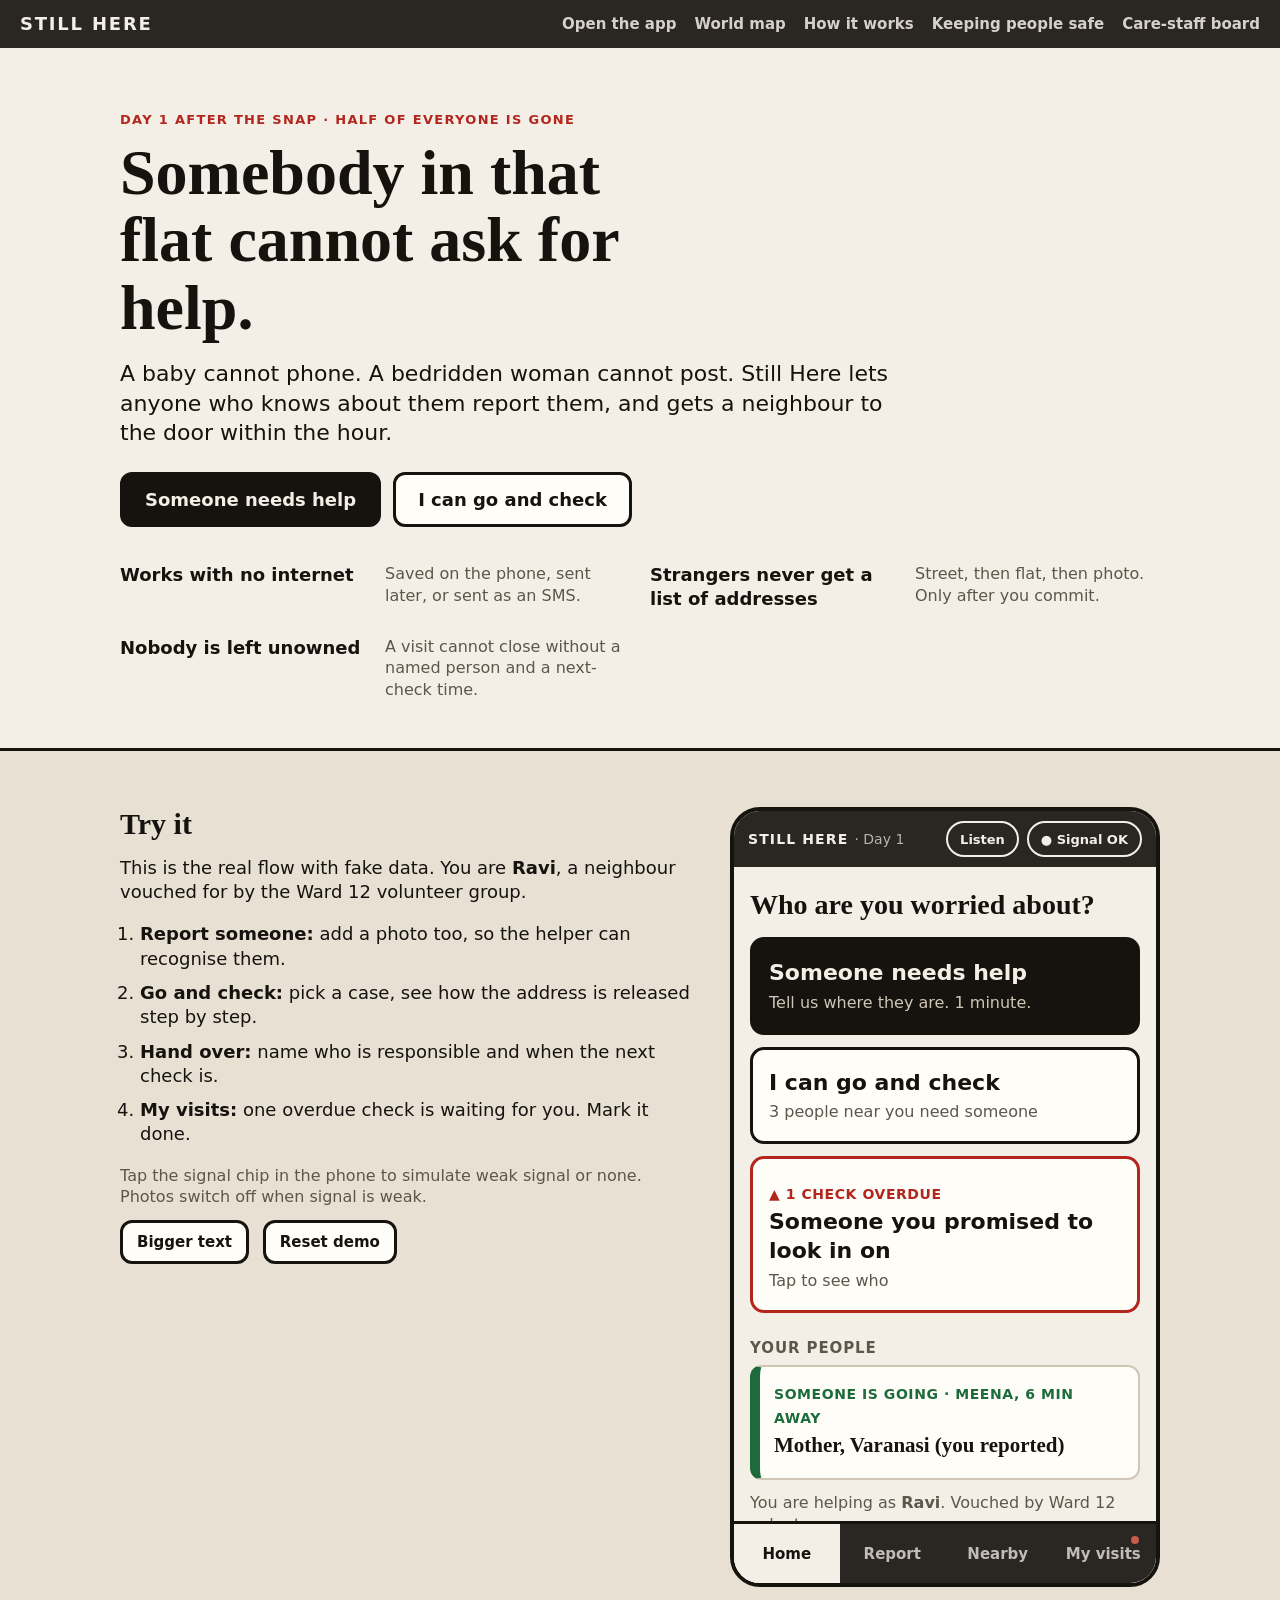
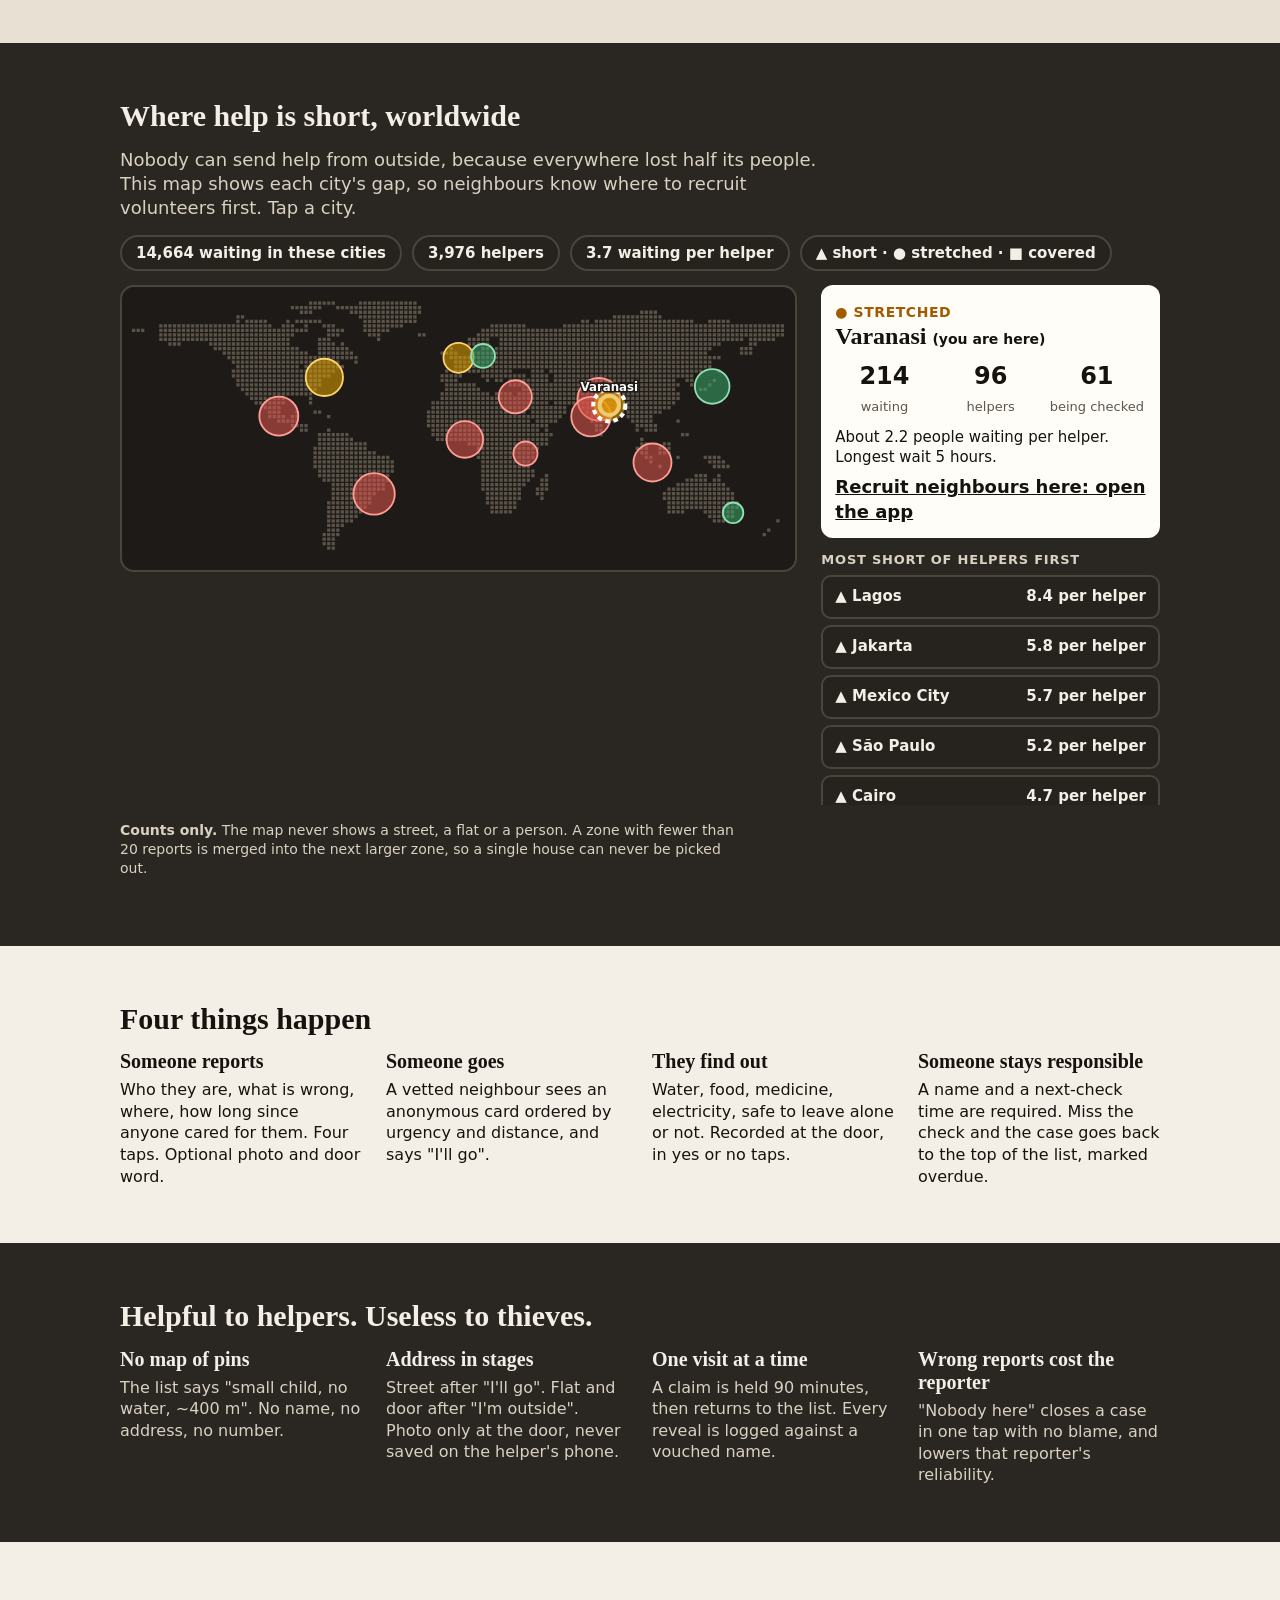
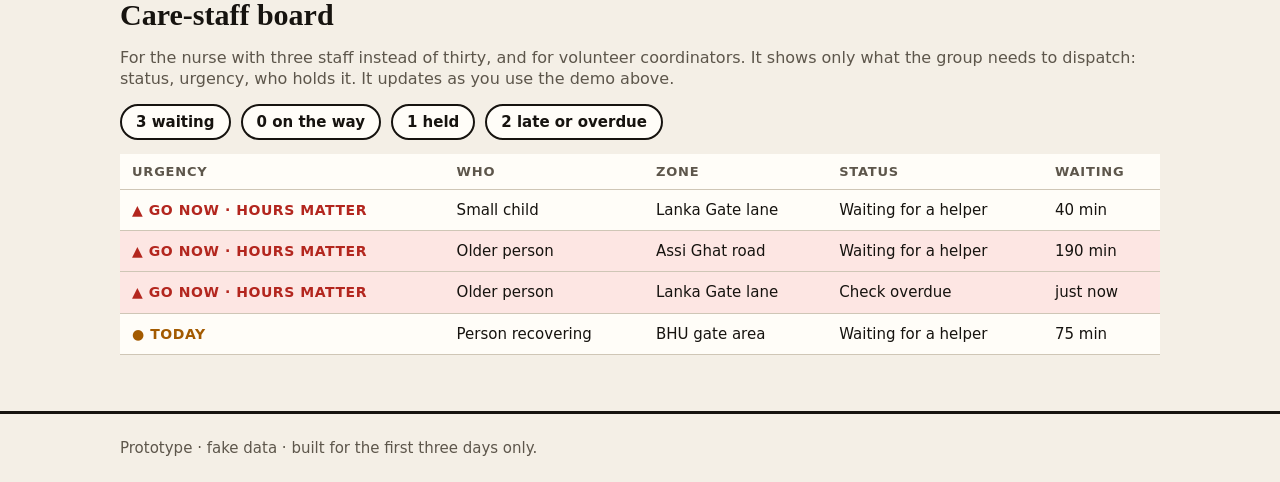
==== index.html @ 78f59a61 "Still Here: prototype for finding people who cannot ask for help Co-Authored-By: Claude Sonnet 5.5 <" ====
<!doctype html>
<html lang="en">
<head>
<meta charset="utf-8">
<meta name="viewport" content="width=device-width, initial-scale=1">
<title>Still Here – Day 1</title>
<link rel="stylesheet" href="style.css">
</head>
<body>

<nav id="site-nav">
  <a class="logo" href="#top-of-site">STILL HERE</a>
  <div class="links">
    <a href="#app">Open the app</a>
    <a href="#map">World map</a>
    <a href="#how">How it works</a>
    <a href="#safety">Keeping people safe</a>
    <a href="#board">Care-staff board</a>
  </div>
</nav>

<header id="top-of-site" class="hero">
  <div class="wrap">
    <p class="kicker">Day 1 after the Snap · half of everyone is gone</p>
    <h1>Somebody in that flat cannot ask for help.</h1>
    <p class="lead">A baby cannot phone. A bedridden woman cannot post. Still Here lets anyone who knows about them
      report them, and gets a neighbour to the door within the hour.</p>
    <div class="cta">
      <a class="btn solid" href="#app">Someone needs help</a>
      <a class="btn" href="#app">I can go and check</a>
    </div>
    <dl class="facts">
      <dt>Works with no internet</dt><dd>Saved on the phone, sent later, or sent as an SMS.</dd>
      <dt>Strangers never get a list of addresses</dt><dd>Street, then flat, then photo. Only after you commit.</dd>
      <dt>Nobody is left unowned</dt><dd>A visit cannot close without a named person and a next-check time.</dd>
    </dl>
  </div>
</header>

<section id="app" class="stage-section">
  <div class="wrap two">
    <div class="side">
      <h2>Try it</h2>
      <p>This is the real flow with fake data. You are <b>Ravi</b>, a neighbour vouched for by the Ward 12 volunteer group.</p>
      <ol class="try">
        <li><b>Report someone:</b> add a photo too, so the helper can recognise them.</li>
        <li><b>Go and check:</b> pick a case, see how the address is released step by step.</li>
        <li><b>Hand over:</b> name who is responsible and when the next check is.</li>
        <li><b>My visits:</b> one overdue check is waiting for you. Mark it done.</li>
      </ol>
      <p class="mute">Tap the signal chip in the phone to simulate weak signal or none. Photos switch off when signal is weak.</p>
      <button id="bigtext" class="btn small" aria-pressed="false">Bigger text</button>
      <button id="reset" class="btn small">Reset demo</button>
    </div>
    <div class="stage">
      <div id="phone">
        <header id="top">
          <div class="brand">STILL HERE <span>· Day 1</span></div>
          <div class="tools"><button id="listen" aria-label="Read this screen aloud">Listen</button><button id="sig" aria-label="Change signal (demo)"></button></div>
        </header>
        <div id="banner" hidden></div>
        <main id="screen"></main>
        <nav id="tabs" aria-label="Main">
          <button data-go="home">Home</button>
          <button data-go="report">Report</button>
          <button data-go="nearby">Nearby</button>
          <button data-go="visits">My visits<i id="tabdot" hidden></i></button>
        </nav>
        <div id="toast" role="status" hidden></div>
      </div>
    </div>
  </div>
</section>

<section id="map" class="band dark">
  <div class="wrap">
    <h2>Where help is short, worldwide</h2>
    <p class="lead2">Nobody can send help from outside, because everywhere lost half its people. This map shows each city's gap, so neighbours know where to recruit volunteers first. Tap a city.</p>
    <div id="map-sum" class="sum"></div>
    <div class="mapgrid">
      <div class="mapbox"><svg id="worldmap" viewBox="0 0 144 58" role="img" aria-label="World map of people waiting for help and helpers available, by city"></svg></div>
      <div class="mapside">
        <div id="map-detail" class="detail" aria-live="polite"></div>
        <h3 class="lh">Most short of helpers first</h3>
        <div id="map-list" class="maplist"></div>
      </div>
    </div>
    <p class="fine"><b>Counts only.</b> The map never shows a street, a flat or a person. A zone with fewer than 20 reports is merged into the next larger zone, so a single house can never be picked out.</p>
  </div>
</section>

<section id="how" class="band">
  <div class="wrap">
    <h2>Four things happen</h2>
    <div class="steps">
      <article><h3>Someone reports</h3><p>Who they are, what is wrong, where, how long since anyone cared for them. Four taps. Optional photo and door word.</p></article>
      <article><h3>Someone goes</h3><p>A vetted neighbour sees an anonymous card ordered by urgency and distance, and says "I'll go".</p></article>
      <article><h3>They find out</h3><p>Water, food, medicine, electricity, safe to leave alone or not. Recorded at the door, in yes or no taps.</p></article>
      <article><h3>Someone stays responsible</h3><p>A name and a next-check time are required. Miss the check and the case goes back to the top of the list, marked overdue.</p></article>
    </div>
  </div>
</section>

<section id="safety" class="band dark">
  <div class="wrap">
    <h2>Helpful to helpers. Useless to thieves.</h2>
    <div class="steps">
      <article><h3>No map of pins</h3><p>The list says "small child, no water, ~400 m". No name, no address, no number.</p></article>
      <article><h3>Address in stages</h3><p>Street after "I'll go". Flat and door after "I'm outside". Photo only at the door, never saved on the helper's phone.</p></article>
      <article><h3>One visit at a time</h3><p>A claim is held 90 minutes, then returns to the list. Every reveal is logged against a vouched name.</p></article>
      <article><h3>Wrong reports cost the reporter</h3><p>"Nobody here" closes a case in one tap with no blame, and lowers that reporter's reliability.</p></article>
    </div>
  </div>
</section>

<section id="board" class="band">
  <div class="wrap">
    <h2>Care-staff board</h2>
    <p class="mute">For the nurse with three staff instead of thirty, and for volunteer coordinators. It shows only what the group needs to dispatch: status, urgency, who holds it. It updates as you use the demo above.</p>
    <div id="board-sum" class="sum"></div>
    <div class="tablewrap"><table id="board-table"></table></div>
  </div>
</section>

<footer class="band foot"><div class="wrap">Prototype · fake data · built for the first three days only.</div></footer>

<script src="app.js"></script>
</body>
</html>
---- style.css ----
/* High contrast, sun-readable, system fonts only (nothing to download on a bad network). */
:root{
  --paper:#f4efe6; --ink:#16130f; --mute:#5d564b; --line:#cfc6b6; --card:#fffdf8;
  --red:#b3261e; --amber:#a35a00; --blue:#1f5a8a; --green:#1d6b3a; --ash:#2a2622;
}
*{box-sizing:border-box;-webkit-tap-highlight-color:transparent}
html,body{margin:0;color:var(--ink);font:18px/1.35 system-ui,-apple-system,"Segoe UI",Roboto,sans-serif}
#phone{max-width:430px;margin:0 auto;background:var(--paper);position:relative;display:flex;flex-direction:column}
#top{display:flex;justify-content:space-between;align-items:center;padding:10px 14px;background:var(--ash);color:#f4efe6}
.brand{font-weight:800;letter-spacing:.08em;font-size:14px}
.brand span{font-weight:500;letter-spacing:0;opacity:.7}
#sig{font:700 13px system-ui;border:2px solid #f4efe6;background:none;color:#f4efe6;border-radius:99px;padding:6px 12px;min-height:36px}
#sig.weak{background:#e0a100;color:#000;border-color:#e0a100}
#sig.none{background:#b3261e;border-color:#b3261e}
#banner{padding:10px 14px;font-weight:700;font-size:16px;background:#e0a100;color:#000}
#banner.none{background:var(--red);color:#fff}
#banner small{display:block;font-weight:500;margin-top:4px}
#banner a{color:inherit}
main{flex:1;padding:16px 16px 40px}
h1{font:800 28px/1.15 Georgia,"Times New Roman",serif;margin:6px 0 16px}
h2{font:700 15px system-ui;letter-spacing:.06em;text-transform:uppercase;color:var(--mute);margin:26px 0 8px}
p{margin:0 0 12px}
.mute{color:var(--mute);font-size:16px}
.big{display:block;width:100%;text-align:left;border:3px solid var(--ink);background:var(--card);color:var(--ink);
  border-radius:14px;padding:18px 16px;margin:0 0 12px;font:inherit;font-weight:800;font-size:22px;min-height:76px;cursor:pointer}
.big small{display:block;font-weight:500;font-size:16px;color:var(--mute);margin-top:4px}
.big.go{background:var(--ink);color:var(--paper)}
.big.go small{color:#cfc6b6}
.big.sel{background:var(--ink);color:var(--paper)}
.big.sel small{color:#cfc6b6}
.big:disabled{opacity:.35;cursor:not-allowed}
.row{display:flex;gap:10px}.row>*{flex:1}
.chip{border:3px solid var(--ink);background:var(--card);border-radius:12px;padding:14px 8px;font:700 17px system-ui;min-height:56px;text-align:center;cursor:pointer;color:var(--ink)}
.chip.sel{background:var(--ink);color:var(--paper)}
.grid{display:grid;grid-template-columns:1fr 1fr;gap:10px;margin-bottom:12px}
.back{background:none;border:none;font:700 17px system-ui;padding:10px 0;color:var(--ink);text-decoration:underline;cursor:pointer}
.prog{display:flex;gap:6px;margin:4px 0 14px}
.prog i{flex:1;height:8px;border-radius:4px;background:var(--line)}.prog i.on{background:var(--ink)}
label{display:block;font-weight:700;margin:14px 0 6px}
input,textarea,select{width:100%;font:inherit;padding:14px;border:3px solid var(--ink);border-radius:12px;background:#fff;color:var(--ink)}
textarea{min-height:90px}
.card{background:var(--card);border:2px solid var(--line);border-left-width:10px;border-radius:12px;padding:14px;margin-bottom:12px}
.card.red{border-left-color:var(--red)}.card.amber{border-left-color:var(--amber)}.card.blue{border-left-color:var(--blue)}.card.green{border-left-color:var(--green)}
.tag{font:800 14px system-ui;letter-spacing:.04em;text-transform:uppercase}
.tag.red{color:var(--red)}.tag.amber{color:var(--amber)}.tag.blue{color:var(--blue)}.tag.green{color:var(--green)}
.card h3{margin:4px 0 6px;font:800 21px/1.2 Georgia,serif}
.meta{color:var(--mute);font-size:15px;margin-bottom:10px}
.priv{border:2px dashed var(--ink);border-radius:12px;padding:12px;background:#fff;margin:14px 0}
.priv b{display:block;font:800 13px system-ui;letter-spacing:.06em;text-transform:uppercase;margin-bottom:4px}
.reveal{background:var(--ink);color:var(--paper);border-radius:14px;padding:16px;margin-bottom:14px}
.reveal .addr{font:800 24px/1.2 Georgia,serif;margin:4px 0}
.reveal.locked{background:#fff;color:var(--ink);border:3px dashed var(--ink)}
.toggle{display:flex;align-items:center;justify-content:space-between;gap:10px;border:3px solid var(--ink);background:var(--card);border-radius:12px;padding:12px;margin-bottom:10px;font-weight:700}
.toggle .yn{display:flex;gap:6px}
.toggle button{border:2px solid var(--ink);background:#fff;border-radius:9px;min-width:62px;min-height:46px;font:800 16px system-ui;cursor:pointer;color:var(--ink)}
.toggle button.y.sel{background:var(--green);color:#fff;border-color:var(--green)}
.toggle button.n.sel{background:var(--red);color:#fff;border-color:var(--red)}
.warn{background:#fff3d1;border:2px solid #e0a100;border-radius:12px;padding:12px;margin:12px 0;font-weight:600}
.done{text-align:center;padding-top:40px}.done .tick{font-size:70px}
#toast{position:fixed;left:50%;bottom:20px;transform:translateX(-50%);background:var(--ink);color:#fff;padding:14px 18px;border-radius:12px;font-weight:700;max-width:90%;z-index:9}
#demo-note{text-align:center;font-size:13px;color:#4b453b;margin:8px}
button:focus-visible,input:focus-visible,textarea:focus-visible{outline:4px solid #1f5a8a;outline-offset:2px}

/* ===== website shell ===== */
html{scroll-behavior:smooth}
body{background:var(--paper)}
.wrap{max-width:1080px;margin:0 auto;padding:0 20px}
#site-nav{position:sticky;top:0;z-index:20;display:flex;justify-content:space-between;align-items:center;gap:12px;flex-wrap:wrap;padding:12px 20px;background:var(--ash);color:#f4efe6}
#site-nav .logo{font-weight:800;letter-spacing:.1em;color:inherit;text-decoration:none}
#site-nav .links{display:flex;gap:18px;flex-wrap:wrap}
#site-nav .links a{color:#f4efe6;text-decoration:none;font-size:15px;font-weight:600;opacity:.85}
#site-nav .links a:hover{opacity:1;text-decoration:underline}
.hero{padding:64px 0 48px;border-bottom:3px solid var(--ink)}
.kicker{font:700 13px system-ui;letter-spacing:.1em;text-transform:uppercase;color:var(--red)}
.hero h1{font-size:clamp(34px,6vw,64px);line-height:1.05;max-width:16ch;margin:8px 0 18px}
.lead{font-size:clamp(18px,2.2vw,22px);max-width:56ch}
.cta{display:flex;gap:12px;flex-wrap:wrap;margin:24px 0 36px}
.btn{display:inline-block;border:3px solid var(--ink);background:var(--card);color:var(--ink);padding:14px 22px;border-radius:12px;font:800 18px system-ui;text-decoration:none;cursor:pointer}
.btn.solid{background:var(--ink);color:var(--paper)}
.btn.small{font-size:15px;padding:10px 14px;margin:0 8px 8px 0}
.facts{display:grid;grid-template-columns:repeat(auto-fit,minmax(240px,1fr));gap:20px;margin:0}
.facts dt{font-weight:800;margin-bottom:4px}.facts dd{margin:0;color:var(--mute);font-size:16px}
.stage-section{padding:56px 0;background:#e8e1d3}
.two{display:grid;grid-template-columns:1fr minmax(0,430px);gap:40px;align-items:start}
.side h2,.band h2{font:800 30px/1.15 Georgia,serif;text-transform:none;letter-spacing:0;color:var(--ink);margin:0 0 14px}
.try{padding-left:20px}.try li{margin-bottom:10px}
.stage{justify-self:center;width:100%}
.stage #phone{height:min(780px,88vh);overflow:auto;border:4px solid var(--ink);border-radius:30px;min-height:0;max-width:430px;margin:0 auto;background:var(--paper)}
.stage #phone.xl{zoom:1.15}
.stage #toast{position:sticky;margin:0 auto}
.band{padding:56px 0}
.band.dark{background:var(--ash);color:#f4efe6}
.band.dark h2{color:#f4efe6}.band.dark p{color:#d9d1c2}
.steps{display:grid;grid-template-columns:repeat(auto-fit,minmax(220px,1fr));gap:24px}
.steps h3{font:800 20px Georgia,serif;margin:0 0 6px}
.steps p{margin:0;font-size:16px}
.sum{display:flex;gap:10px;flex-wrap:wrap;margin:14px 0}
.sum span{border:2px solid var(--ink);border-radius:99px;padding:6px 14px;font-weight:700;font-size:15px;background:var(--card)}
.tablewrap{overflow-x:auto}
table{border-collapse:collapse;width:100%;min-width:640px;background:var(--card)}
th,td{padding:10px 12px;border-bottom:1px solid var(--line);text-align:left;font-size:15px}
th{font:800 13px system-ui;letter-spacing:.06em;text-transform:uppercase;color:var(--mute)}
tr.late td{background:#fde6e3}
.foot{border-top:3px solid var(--ink);color:var(--mute);font-size:15px;padding:24px 0}
/* photo */
.photo{display:block;width:100%;max-width:220px;aspect-ratio:1;object-fit:cover;border:3px solid var(--ink);border-radius:12px;margin:8px 0;background:#ddd}
.photo.sm{max-width:120px}
.filebtn{display:flex;align-items:center;justify-content:center;gap:10px;border:3px dashed var(--ink);border-radius:12px;min-height:64px;font-weight:800;background:var(--card);cursor:pointer;padding:10px;text-align:center}
.filebtn.off{opacity:.45;cursor:not-allowed}
.filebtn input{position:absolute;opacity:0;width:1px;height:1px}
.filebtn:focus-within{outline:4px solid var(--blue);outline-offset:2px}
@media (max-width:820px){
  .two{grid-template-columns:1fr}
  .stage #phone{height:auto;border-width:0;border-radius:0;max-width:none;overflow:visible}
  #site-nav .links{gap:12px}
  .hero{padding-top:40px}
}

/* ===== tabs, stepper, listen ===== */
#top .tools{display:flex;gap:8px}
#listen{font:700 13px system-ui;border:2px solid #f4efe6;background:none;color:#f4efe6;border-radius:99px;padding:6px 12px;min-height:36px;cursor:pointer}
#listen.on{background:#f4efe6;color:#16130f}
#tabs{position:sticky;bottom:0;display:flex;background:var(--ash);border-top:3px solid var(--ink);z-index:5}
#tabs[hidden]{display:none}
#tabs button{flex:1;position:relative;min-height:60px;border:none;background:none;color:#f4efe6;font:700 15px system-ui;cursor:pointer;opacity:.75}
#tabs button.on{opacity:1;background:#f4efe6;color:#16130f}
#tabs i{position:absolute;top:10px;right:14%;width:12px;height:12px;border-radius:50%;background:#ff6b5f;border:2px solid var(--ash)}
.stepper{display:flex;gap:6px;margin:0 0 10px;font:700 12px system-ui;letter-spacing:.04em;text-transform:uppercase}
.stepper span{flex:1;padding:6px 4px;text-align:center;border-bottom:5px solid var(--line);color:var(--mute)}
.stepper span.on{border-color:var(--ink);color:var(--ink)}
.stepper span.past{border-color:var(--green);color:var(--green)}
/* ===== map ===== */
.lead2{max-width:62ch;font-size:18px}
.mapgrid{display:grid;grid-template-columns:minmax(0,2fr) minmax(0,1fr);gap:24px;margin-top:8px}
.mapbox{background:#1d1a17;border:2px solid #4a443b;border-radius:14px;padding:10px}
#worldmap{width:100%;height:auto;display:block}
#worldmap .land{fill:#5b5348}
#worldmap .bub{cursor:pointer}
#worldmap .bub circle{fill-opacity:.55;stroke-width:.4}
#worldmap .bub:focus{outline:none}
#worldmap .bub:focus circle,#worldmap .bub.sel circle{stroke-width:.9;stroke:#fff}
#worldmap .b-red circle{fill:#e0574e;stroke:#ff9d96}
#worldmap .b-amber circle{fill:#e0a100;stroke:#ffd36b}
#worldmap .b-green circle{fill:#3aa86a;stroke:#8fe0b2}
#worldmap text{font:700 2.6px system-ui;fill:#fff;paint-order:stroke;stroke:#1d1a17;stroke-width:.7px}
#worldmap .you{fill:none;stroke:#fff;stroke-width:.35;stroke-dasharray:1 .8}
.detail{background:var(--card);color:var(--ink);border-radius:12px;padding:14px;margin-bottom:14px}
.detail h3{font:800 24px Georgia,serif;margin:0 0 4px}
.detail .nums{display:grid;grid-template-columns:repeat(3,1fr);gap:8px;margin:10px 0;text-align:center}
.detail .nums b{display:block;font-size:24px}.detail .nums span{font-size:13px;color:var(--mute)}
.detail a{color:var(--ink);font-weight:800}
.lh{font:800 13px system-ui;letter-spacing:.06em;text-transform:uppercase;margin:0 0 8px;color:#d9d1c2}
.maplist{display:grid;gap:6px;max-height:300px;overflow:auto}
.maplist button{display:flex;justify-content:space-between;gap:8px;text-align:left;border:2px solid #4a443b;background:#26221e;color:#f4efe6;border-radius:10px;padding:10px 12px;font:600 15px system-ui;cursor:pointer;min-height:44px}
.maplist button.sel{border-color:#f4efe6}
.fine{font-size:14px;margin-top:16px;max-width:70ch}
@media (max-width:820px){.mapgrid{grid-template-columns:1fr}}
.mapbox{align-self:start}
.band.dark .sum span{background:#26221e;color:#f4efe6;border-color:#4a443b}
.band.dark .detail p{color:var(--ink)}
.band.dark .detail .nums span{color:var(--mute)}
.maplist{max-height:230px}
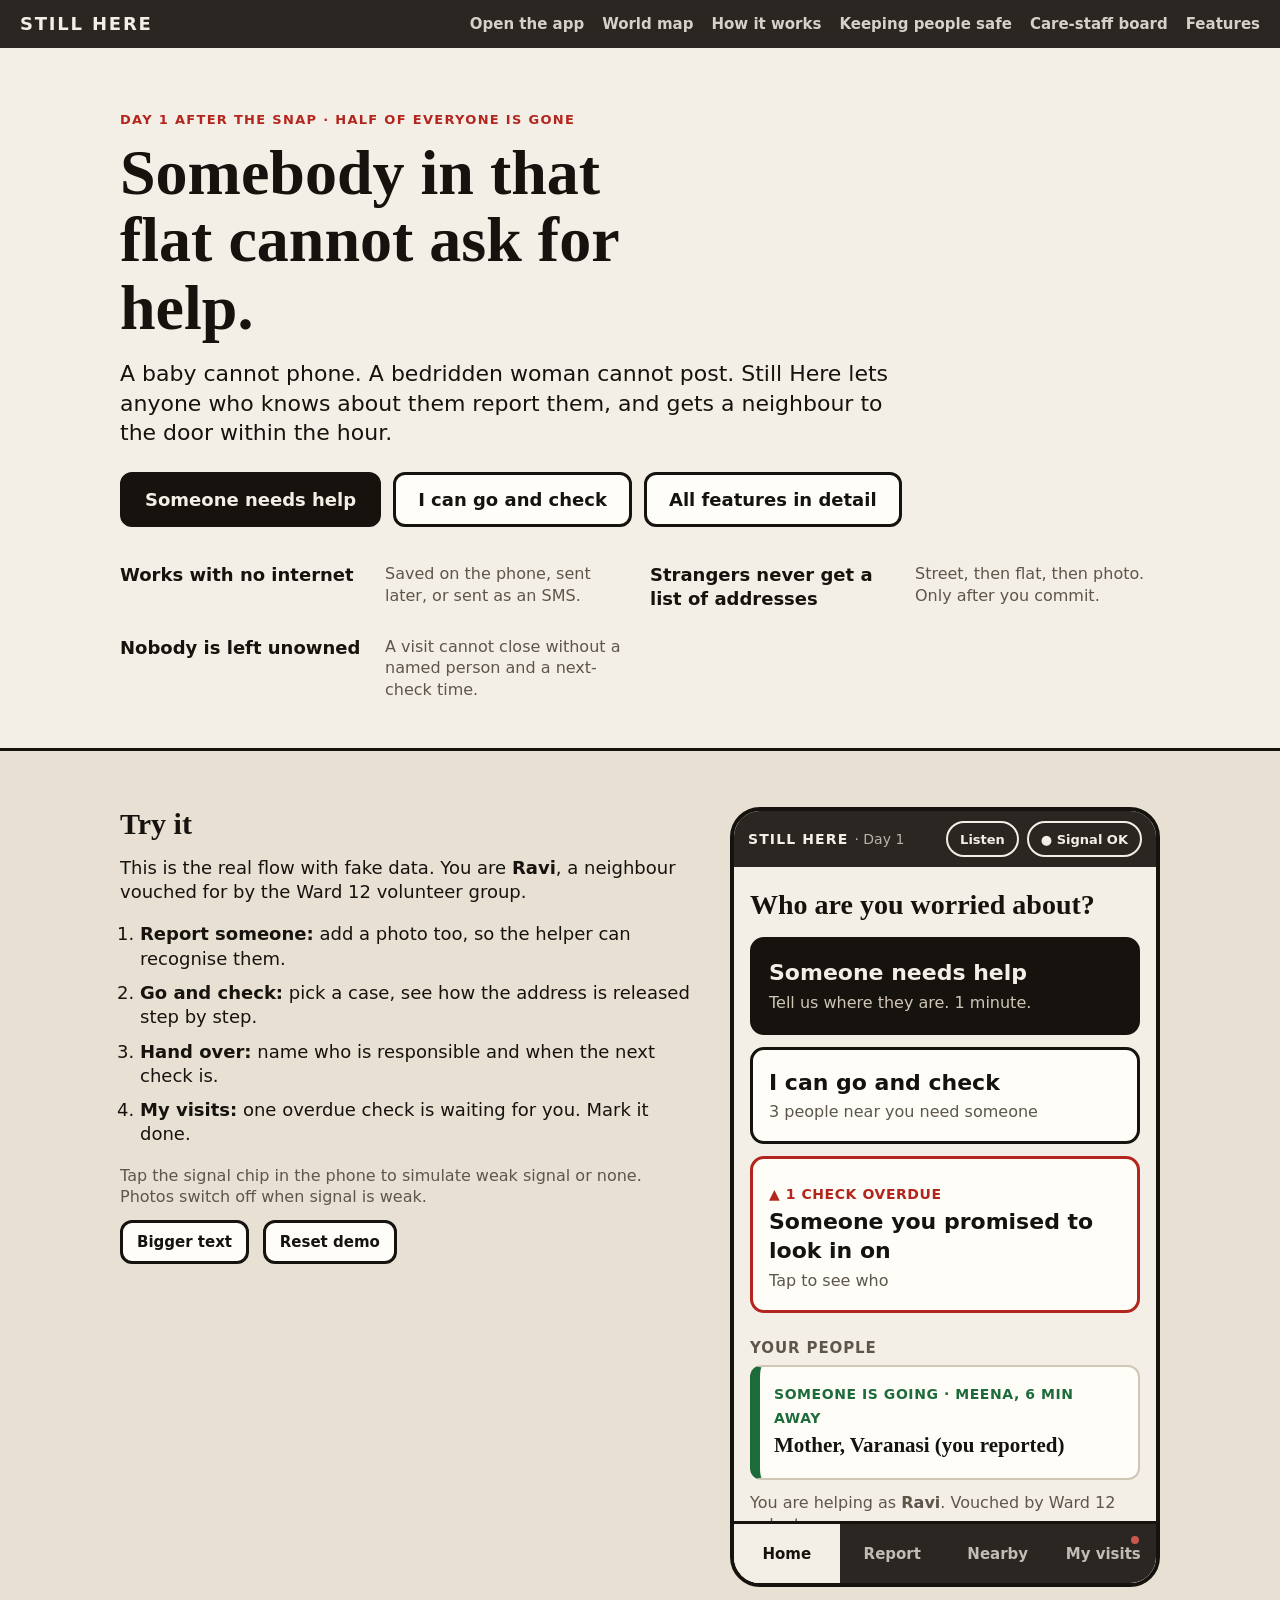
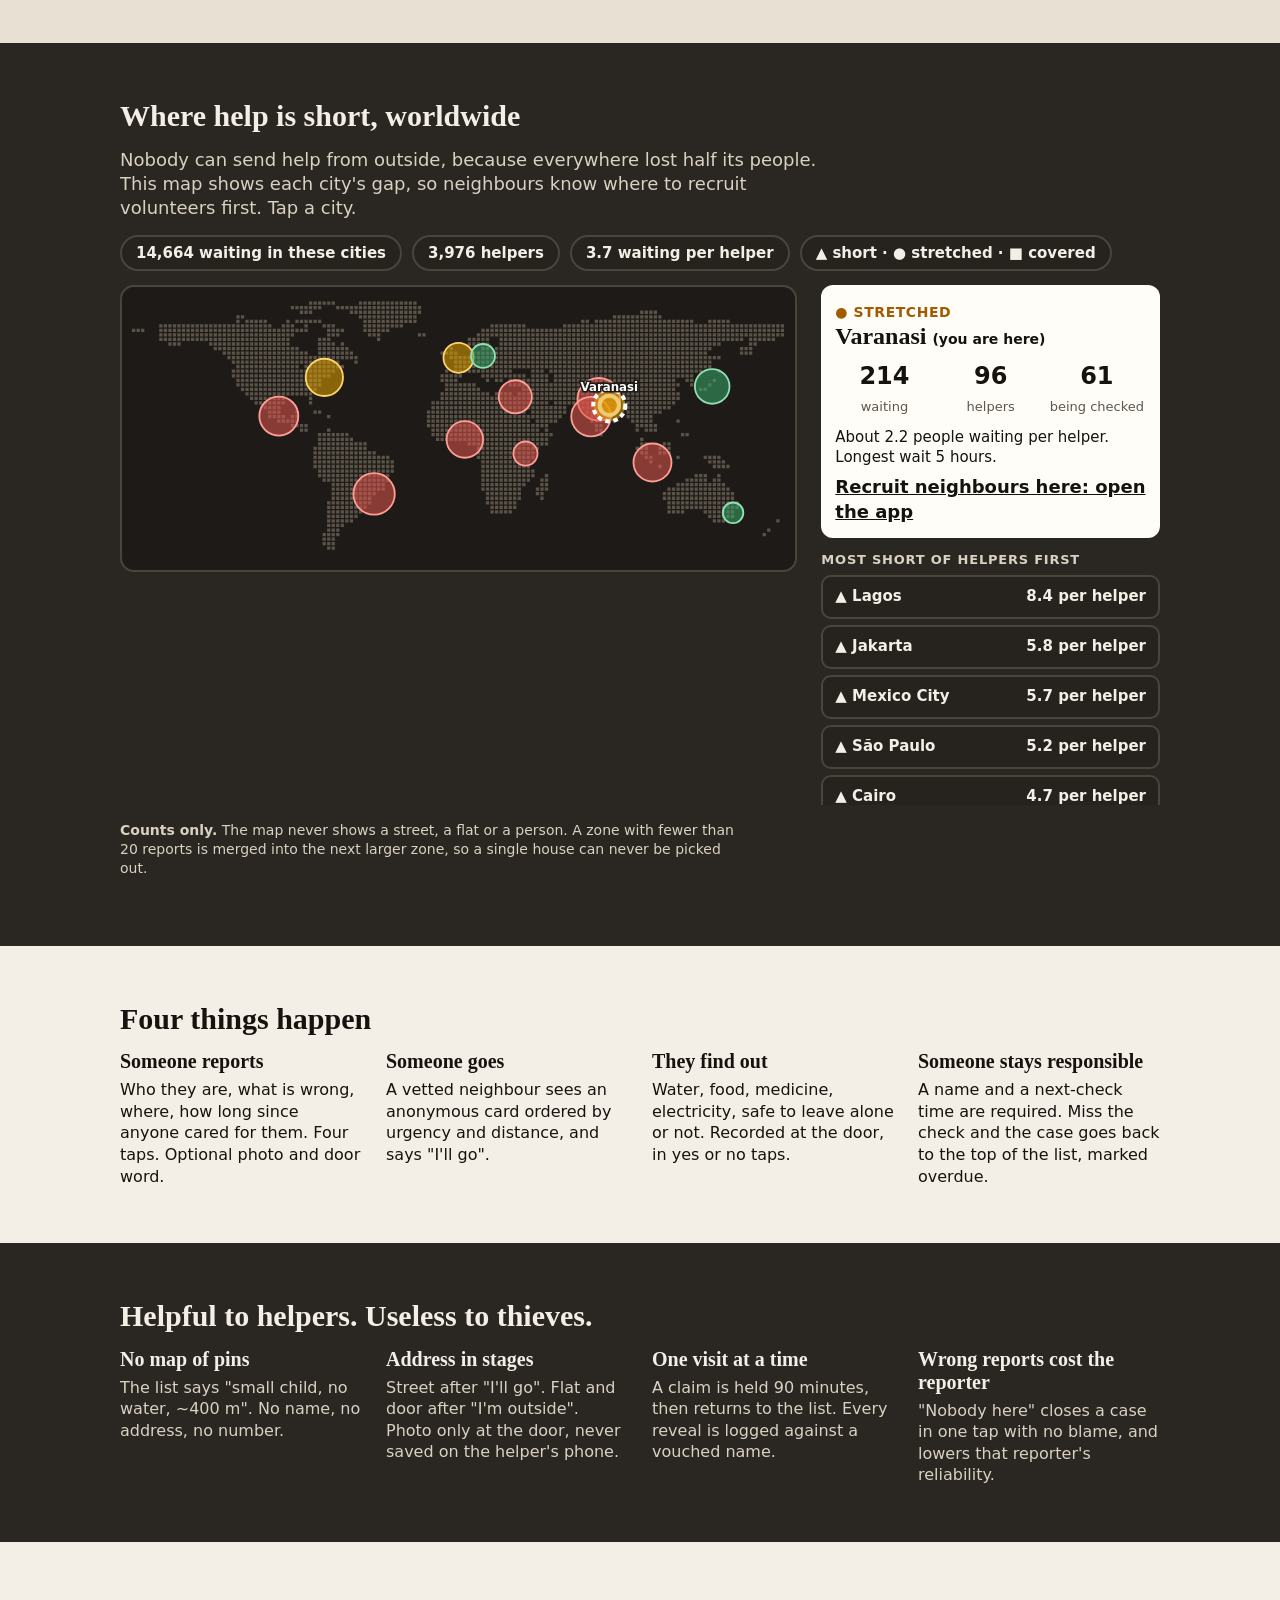
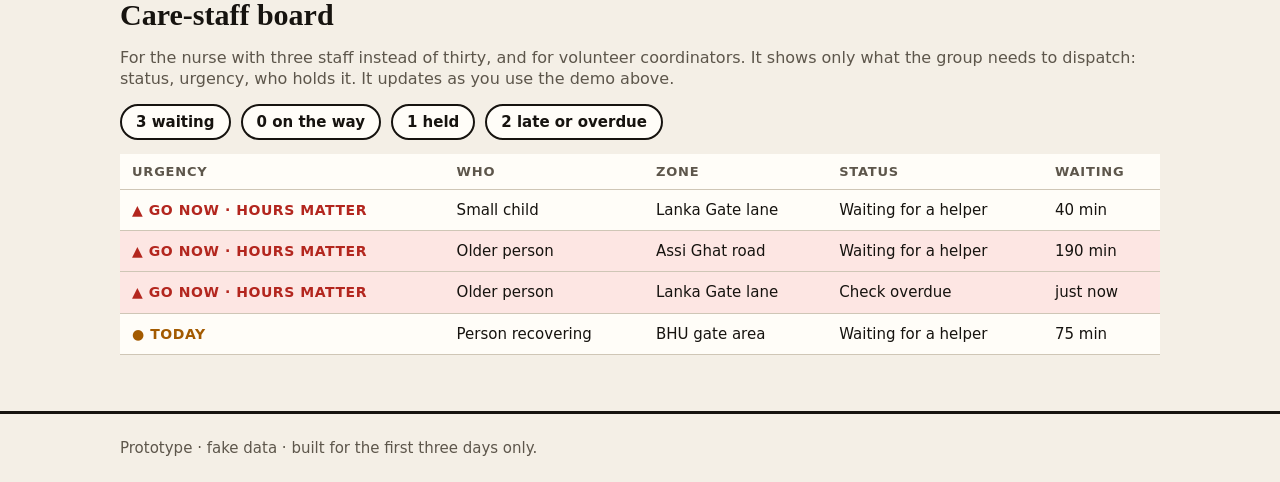
==== commit 3e06edb7: "Add detailed Features page Co-Authored-By: Claude Sonnet 5.5 <noreply@anthropic.com>" ====
--- a/index.html
+++ b/index.html
@@ -16,6 +16,7 @@
     <a href="#how">How it works</a>
     <a href="#safety">Keeping people safe</a>
     <a href="#board">Care-staff board</a>
+    <a href="features.html">Features</a>
   </div>
 </nav>
 
@@ -28,6 +29,7 @@
     <div class="cta">
       <a class="btn solid" href="#app">Someone needs help</a>
       <a class="btn" href="#app">I can go and check</a>
+      <a class="btn" href="features.html">All features in detail</a>
     </div>
     <dl class="facts">
       <dt>Works with no internet</dt><dd>Saved on the phone, sent later, or sent as an SMS.</dd>
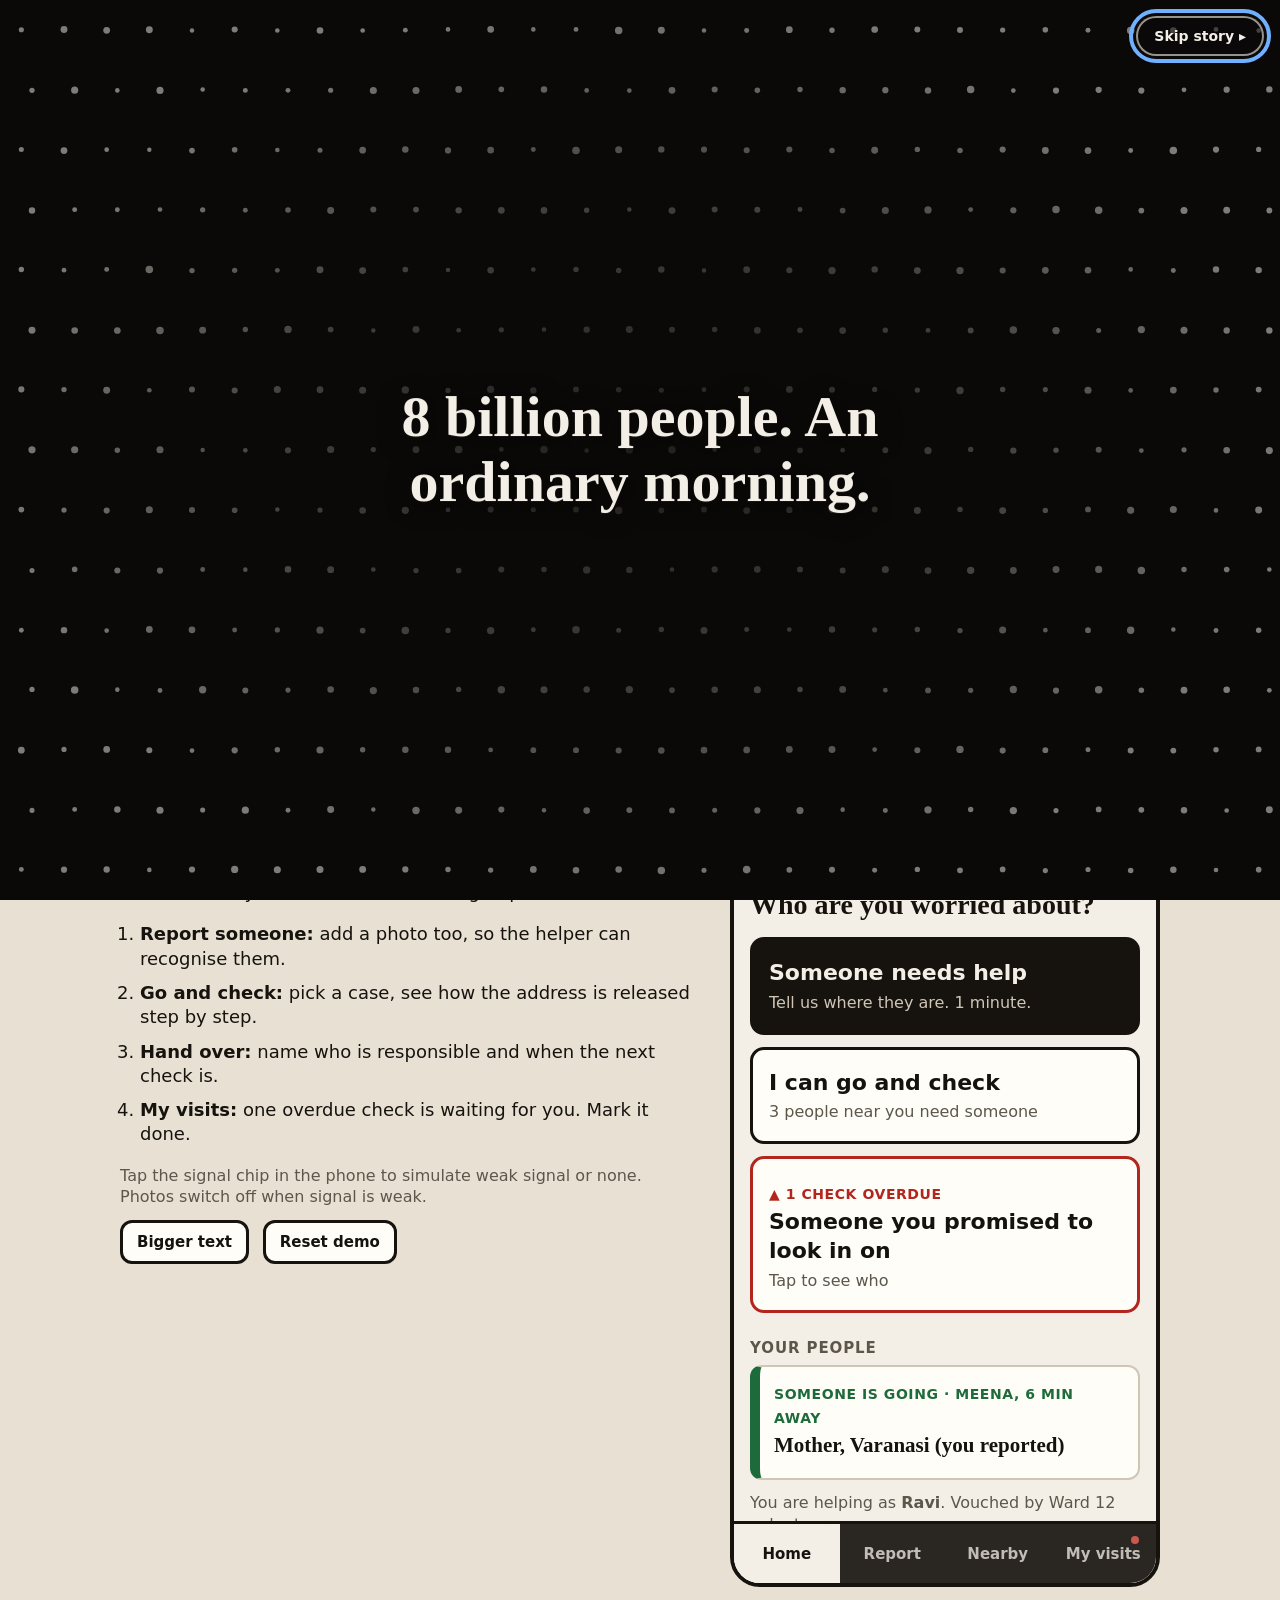
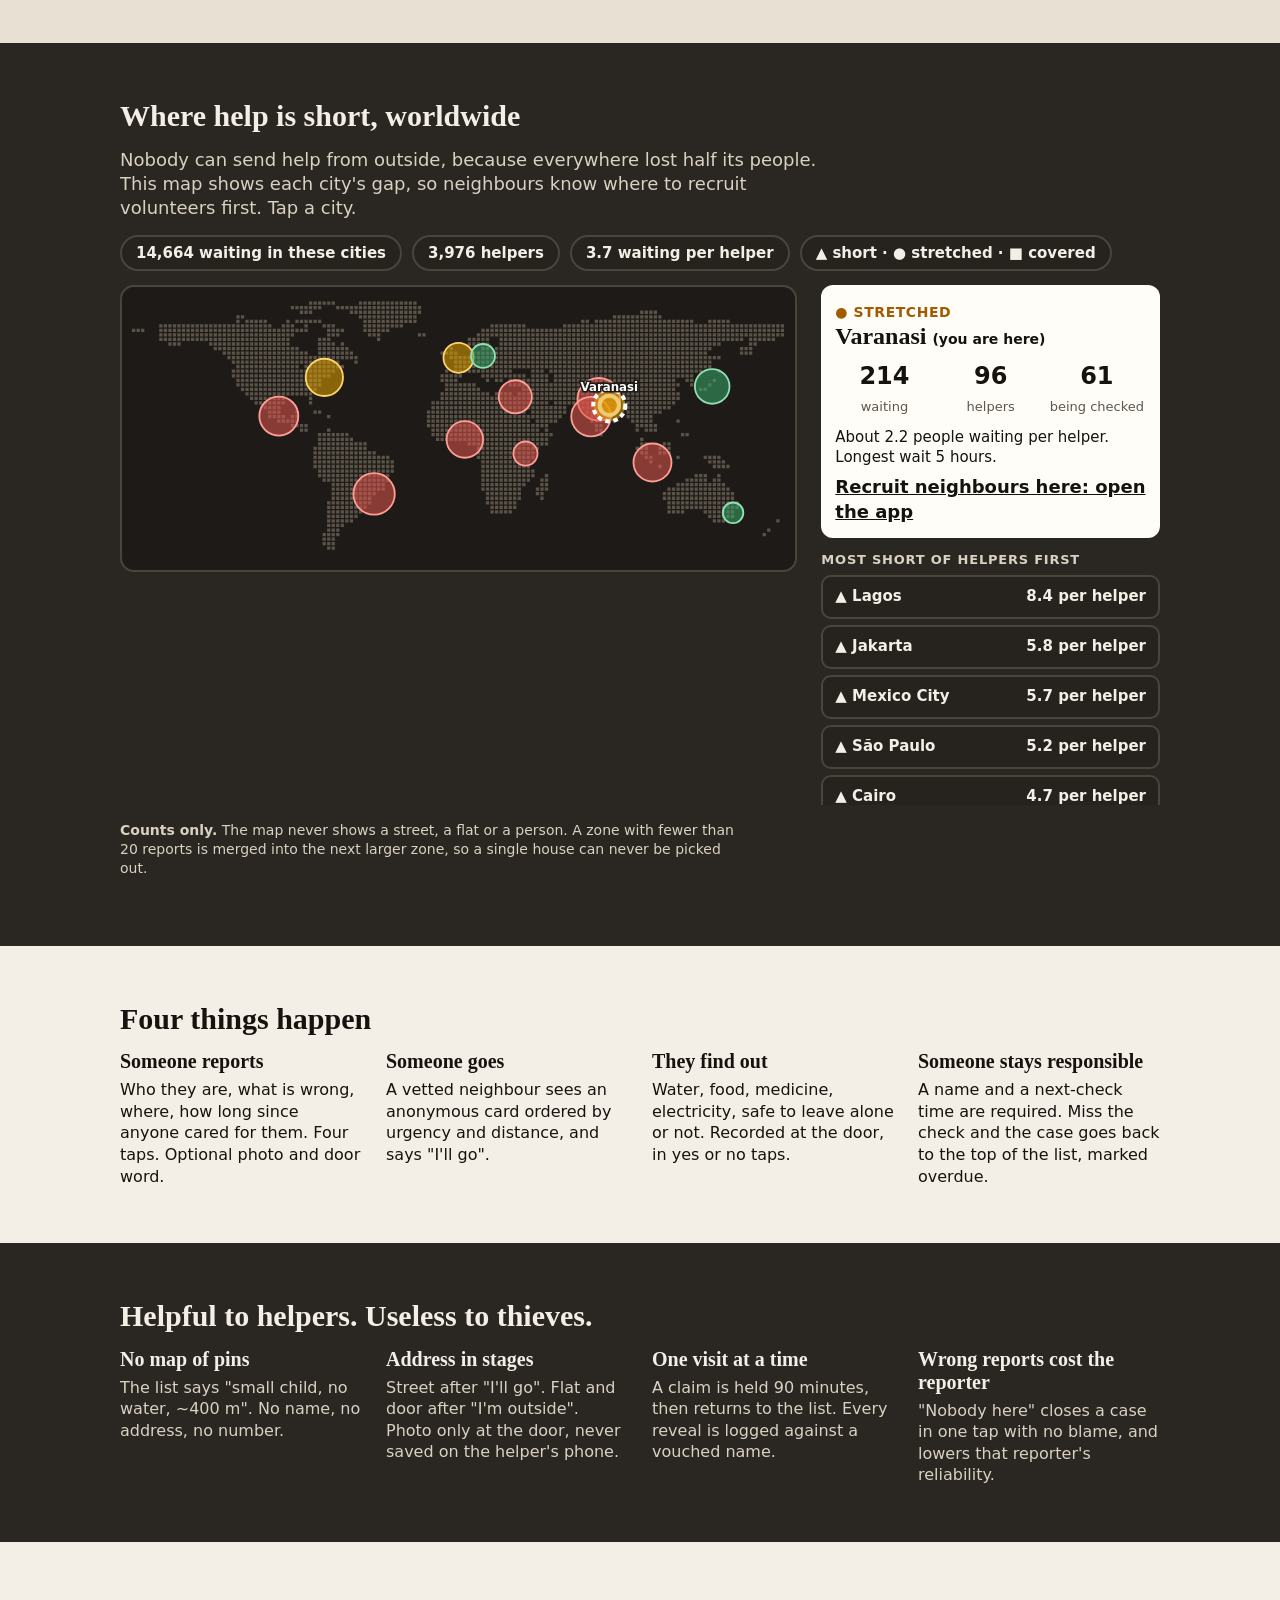
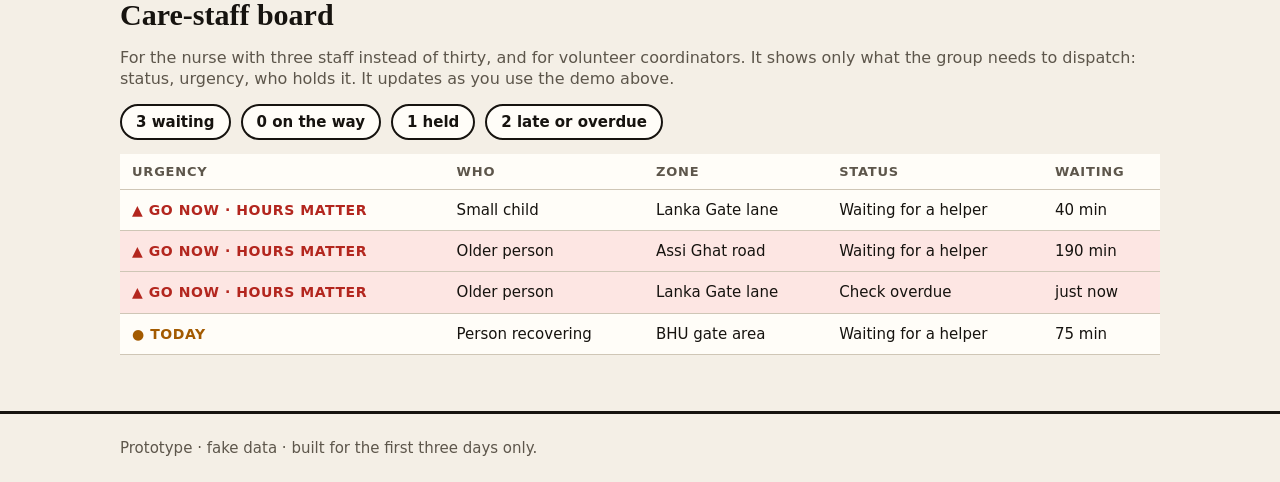
==== commit 730c4a40: "Add cinematic opening story on page load Co-Authored-By: Claude Sonnet 5.5 <noreply@anthropic.com>" ====
--- a/index.html
+++ b/index.html
@@ -5,8 +5,20 @@
 <meta name="viewport" content="width=device-width, initial-scale=1">
 <title>Still Here – Day 1</title>
 <link rel="stylesheet" href="style.css">
+<link rel="stylesheet" href="story.css">
 </head>
-<body>
+<body class="storying">
+
+<div id="story" role="dialog" aria-label="Opening story" aria-live="polite">
+  <canvas aria-hidden="true"></canvas>
+  <div class="vig"></div>
+  <div id="story-cap"></div>
+  <div id="story-act" hidden>
+    <button id="story-go">Find them</button>
+    <button id="story-replay" class="ghost">Watch again</button>
+  </div>
+  <button id="story-skip">Skip story ▸</button>
+</div>
 
 <nav id="site-nav">
   <a class="logo" href="#top-of-site">STILL HERE</a>
@@ -17,6 +29,7 @@
     <a href="#safety">Keeping people safe</a>
     <a href="#board">Care-staff board</a>
     <a href="features.html">Features</a>
+    <a href="#top-of-site" data-replay-story>Replay story</a>
   </div>
 </nav>
 
@@ -127,5 +140,6 @@
 <footer class="band foot"><div class="wrap">Prototype · fake data · built for the first three days only.</div></footer>
 
 <script src="app.js"></script>
+<script src="story.js"></script>
 </body>
 </html>
--- a/story.css
+++ b/story.css
@@ -0,0 +1,20 @@
+/* Opening story. Fixed full-screen layer above the site, removed when it ends. */
+#story{position:fixed;inset:0;z-index:1000;background:#0b0908;color:#f4efe6;overflow:hidden;transition:opacity .9s ease}
+#story.out{opacity:0;pointer-events:none}
+#story canvas{position:absolute;inset:0;width:100%;height:100%;display:block}
+#story .vig{position:absolute;inset:0;background:radial-gradient(ellipse at center,rgba(11,9,8,.78) 0,rgba(11,9,8,.55) 38%,rgba(11,9,8,0) 72%);pointer-events:none}
+#story-cap{position:absolute;left:0;right:0;top:50%;transform:translateY(-50%);padding:0 24px;text-align:center;pointer-events:none}
+#story-cap .l{font:700 clamp(13px,2vw,16px) system-ui;letter-spacing:.2em;text-transform:uppercase;color:#e0a100;margin:0 0 14px}
+#story-cap .t{font:800 clamp(28px,5.4vw,58px)/1.12 Georgia,"Times New Roman",serif;max-width:20ch;margin:0 auto;text-wrap:balance;text-shadow:0 2px 24px #0b0908}
+#story-cap .t.big{font-size:clamp(40px,9vw,104px);letter-spacing:.06em;max-width:none}
+#story-cap .l,#story-cap .t{opacity:0;animation:capin 1.1s ease forwards}
+#story-cap .t{animation-delay:.25s}
+@keyframes capin{from{opacity:0;transform:translateY(10px);filter:blur(6px)}to{opacity:1;transform:none;filter:none}}
+#story-act{position:absolute;left:0;right:0;bottom:12vh;display:flex;gap:12px;justify-content:center;flex-wrap:wrap;padding:0 24px}
+#story-act[hidden]{display:none}
+#story-act button{font:800 19px system-ui;border:3px solid #f4efe6;background:#f4efe6;color:#16130f;border-radius:12px;padding:16px 28px;min-height:56px;cursor:pointer;animation:capin 1s ease both}
+#story-act button.ghost{background:none;color:#f4efe6}
+#story-skip{position:absolute;top:16px;right:16px;border:2px solid rgba(244,239,230,.6);background:rgba(11,9,8,.5);color:#f4efe6;border-radius:99px;padding:8px 16px;font:700 14px system-ui;min-height:40px;cursor:pointer}
+#story button:focus-visible{outline:4px solid #6fb0ff;outline-offset:3px}
+body.storying{overflow:hidden}
+@media (prefers-reduced-motion:reduce){#story-cap .l,#story-cap .t{animation:none;opacity:1}}
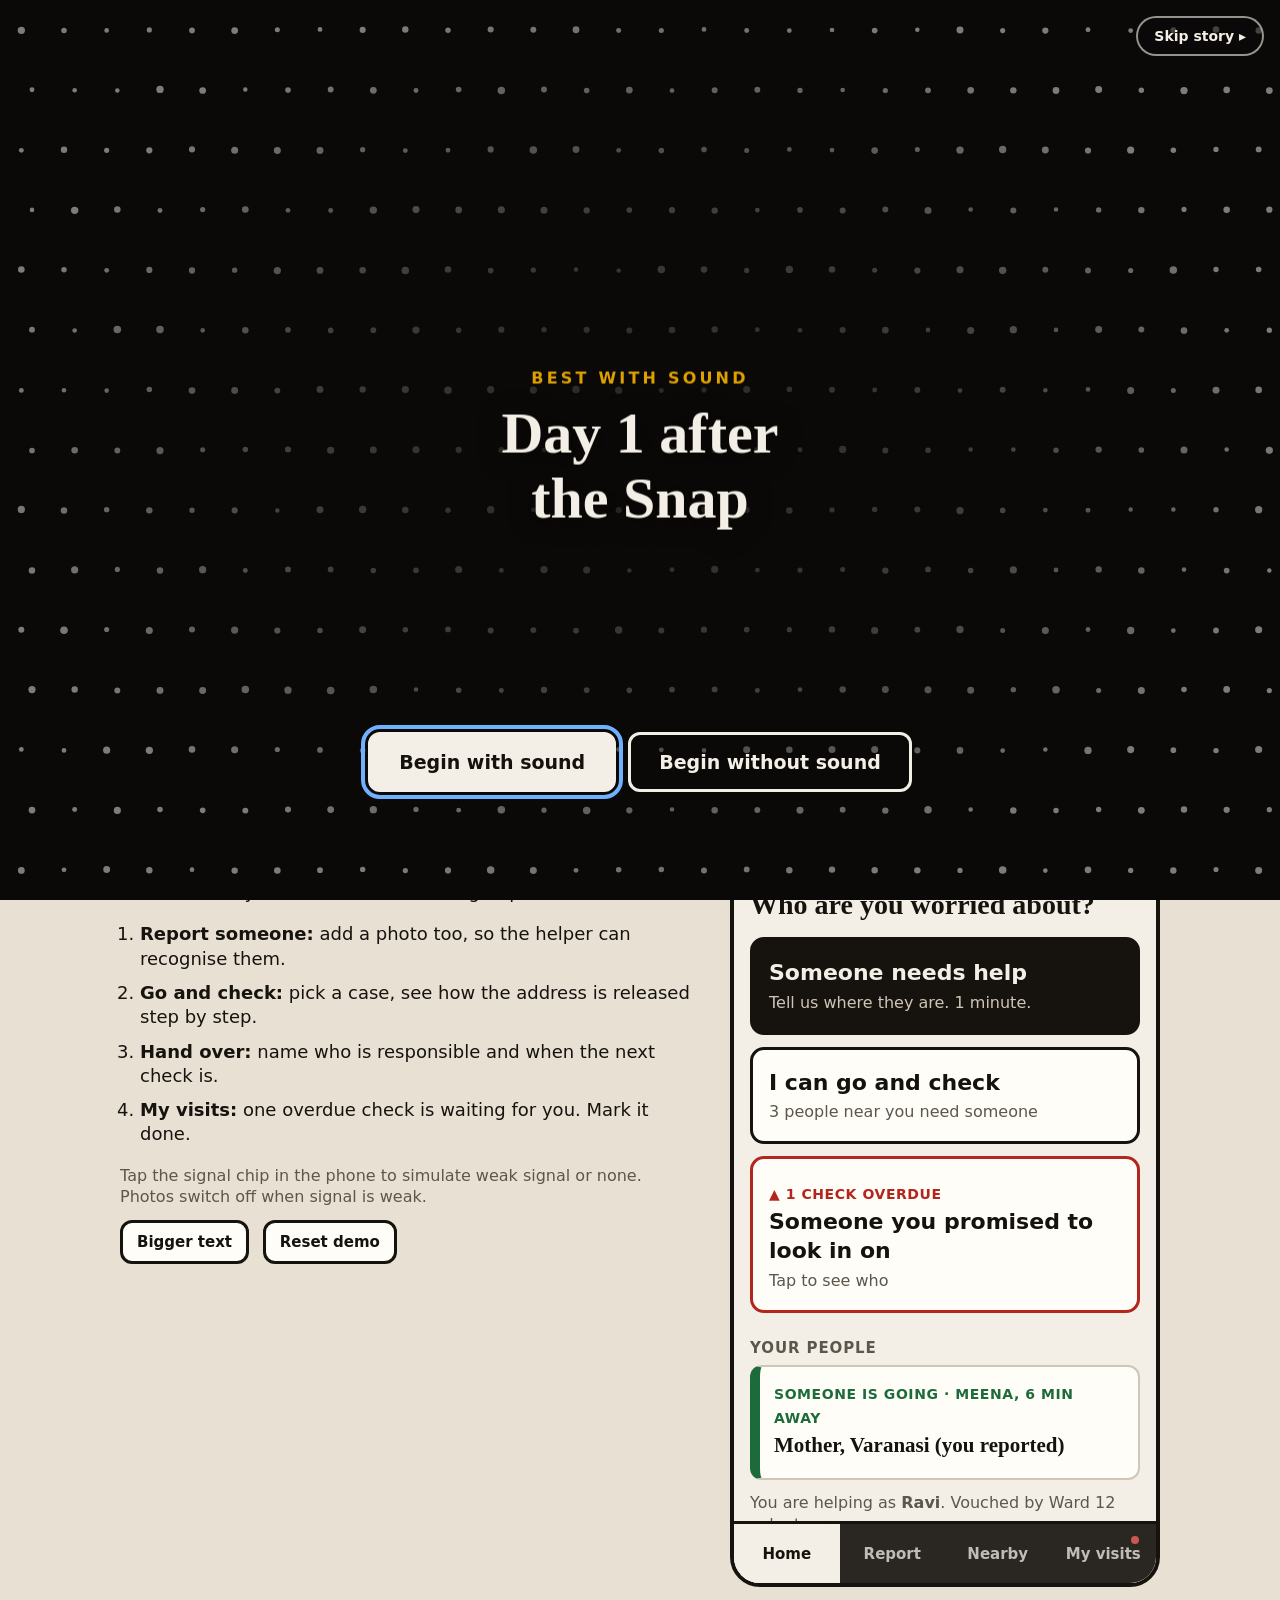
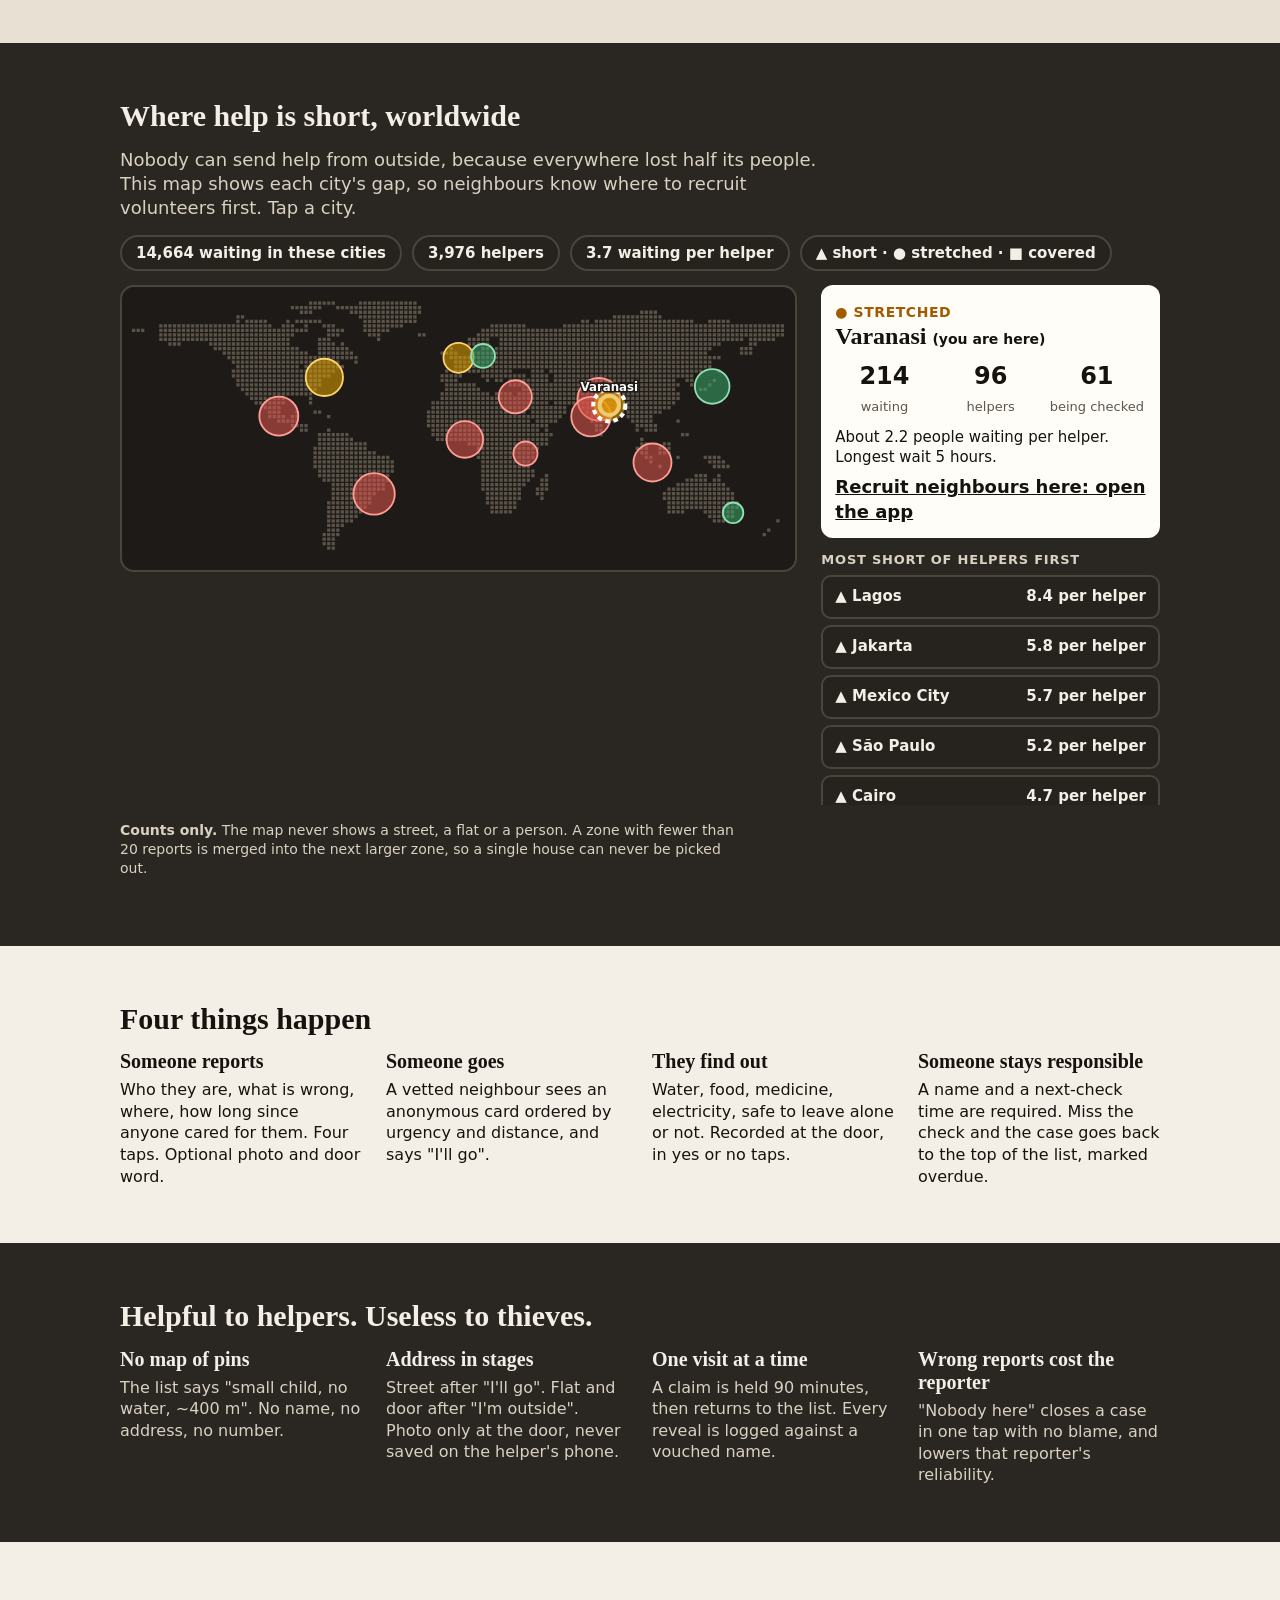
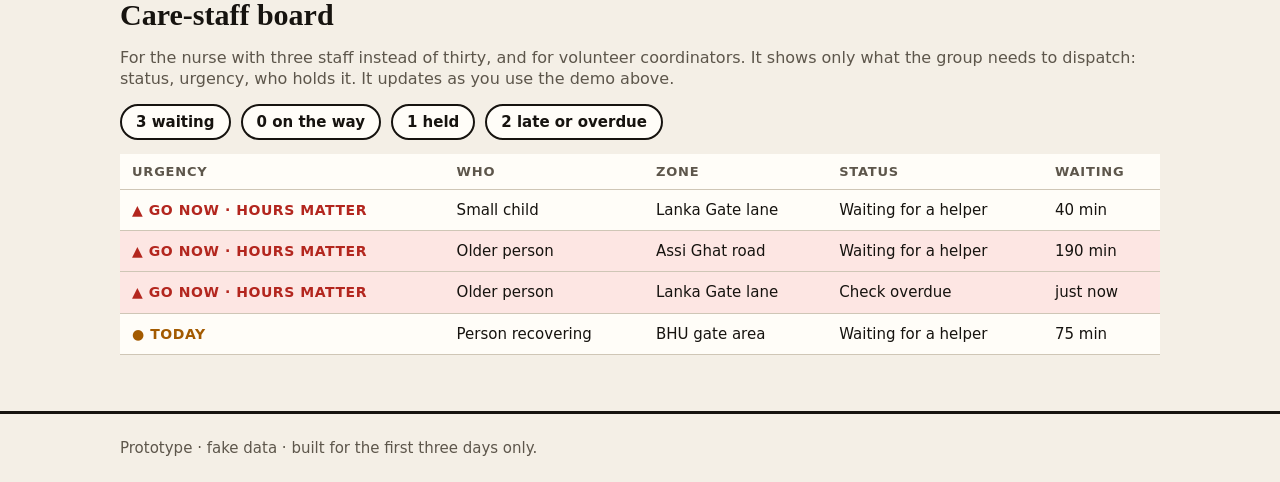
==== commit a7f20e12: "Longer opening story with synthesised sound and a begin screen Co-Authored-By: Claude Sonnet 5.5 <no" ====
--- a/index.html
+++ b/index.html
@@ -13,10 +13,15 @@
   <canvas aria-hidden="true"></canvas>
   <div class="vig"></div>
   <div id="story-cap"></div>
+  <div id="story-gate" hidden>
+    <button id="gate-sound">Begin with sound</button>
+    <button id="gate-quiet" class="ghost">Begin without sound</button>
+  </div>
   <div id="story-act" hidden>
     <button id="story-go">Find them</button>
     <button id="story-replay" class="ghost">Watch again</button>
   </div>
+  <button id="story-mute" hidden aria-pressed="false">Sound on</button>
   <button id="story-skip">Skip story ▸</button>
 </div>
 
--- a/style.css
+++ b/style.css
@@ -160,3 +160,24 @@
 .band.dark .detail p{color:var(--ink)}
 .band.dark .detail .nums span{color:var(--mute)}
 .maplist{max-height:230px}
+
+/* ===== phone-width fixes ===== */
+html{-webkit-text-size-adjust:100%}
+body{overflow-x:hidden}
+@media (max-width:820px){
+  #site-nav{flex-wrap:nowrap;gap:14px;padding:10px 16px}
+  #site-nav .links{flex-wrap:nowrap;overflow-x:auto;gap:16px;scrollbar-width:none;-webkit-overflow-scrolling:touch}
+  #site-nav .links::-webkit-scrollbar{display:none}
+  #site-nav .links a,#site-nav .logo{white-space:nowrap}
+  .wrap{padding:0 16px}
+  .hero{padding:32px 0 32px}
+  .cta{flex-direction:column}.cta .btn{text-align:center}
+  .facts{gap:0}.facts dt{margin-top:14px}.facts dd{margin:2px 0 0}
+  .stage-section{padding:32px 0}
+  .band{padding:40px 0}
+  .brand span{display:none}
+  #sig,#listen{white-space:nowrap;padding:6px 10px}
+  #top{gap:8px}
+  .tablewrap{margin:0 -16px;padding:0 16px}
+  .btn.small{margin-bottom:8px}
+}
--- a/story.css
+++ b/story.css
@@ -10,11 +10,13 @@
 #story-cap .l,#story-cap .t{opacity:0;animation:capin 1.1s ease forwards}
 #story-cap .t{animation-delay:.25s}
 @keyframes capin{from{opacity:0;transform:translateY(10px);filter:blur(6px)}to{opacity:1;transform:none;filter:none}}
-#story-act{position:absolute;left:0;right:0;bottom:12vh;display:flex;gap:12px;justify-content:center;flex-wrap:wrap;padding:0 24px}
-#story-act[hidden]{display:none}
-#story-act button{font:800 19px system-ui;border:3px solid #f4efe6;background:#f4efe6;color:#16130f;border-radius:12px;padding:16px 28px;min-height:56px;cursor:pointer;animation:capin 1s ease both}
-#story-act button.ghost{background:none;color:#f4efe6}
+#story-gate,#story-act{position:absolute;left:0;right:0;bottom:12vh;display:flex;gap:12px;justify-content:center;flex-wrap:wrap;padding:0 24px}
+#story-gate[hidden],#story-act[hidden]{display:none}
+#story-gate button,#story-act button{font:800 19px system-ui;border:3px solid #f4efe6;background:#f4efe6;color:#16130f;border-radius:12px;padding:16px 28px;min-height:56px;cursor:pointer;animation:capin 1s ease both}
+#story-gate button.ghost,#story-act button.ghost{background:none;color:#f4efe6}
 #story-skip{position:absolute;top:16px;right:16px;border:2px solid rgba(244,239,230,.6);background:rgba(11,9,8,.5);color:#f4efe6;border-radius:99px;padding:8px 16px;font:700 14px system-ui;min-height:40px;cursor:pointer}
 #story button:focus-visible{outline:4px solid #6fb0ff;outline-offset:3px}
 body.storying{overflow:hidden}
 @media (prefers-reduced-motion:reduce){#story-cap .l,#story-cap .t{animation:none;opacity:1}}
+#story-mute{position:absolute;top:16px;left:16px;border:2px solid rgba(244,239,230,.6);background:rgba(11,9,8,.5);color:#f4efe6;border-radius:99px;padding:8px 16px;font:700 14px system-ui;min-height:40px;cursor:pointer}
+#story-mute[hidden]{display:none}
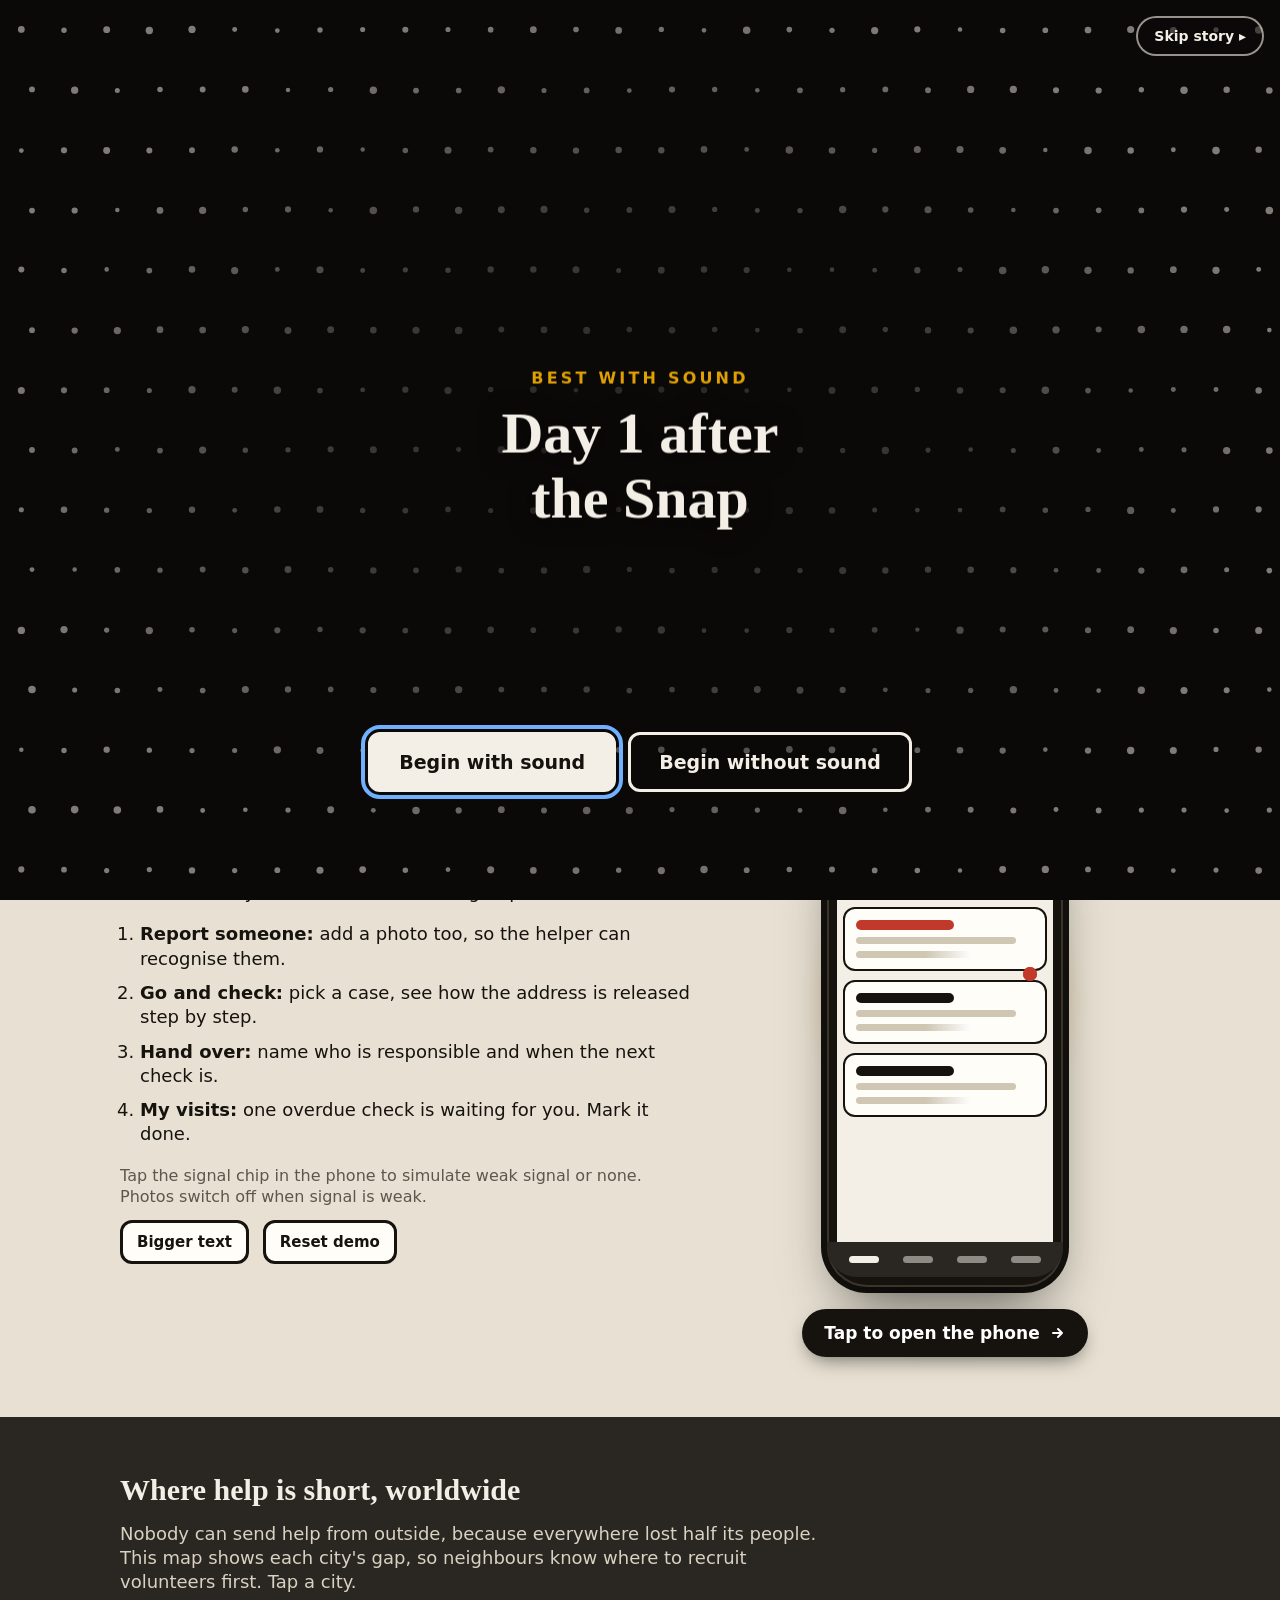
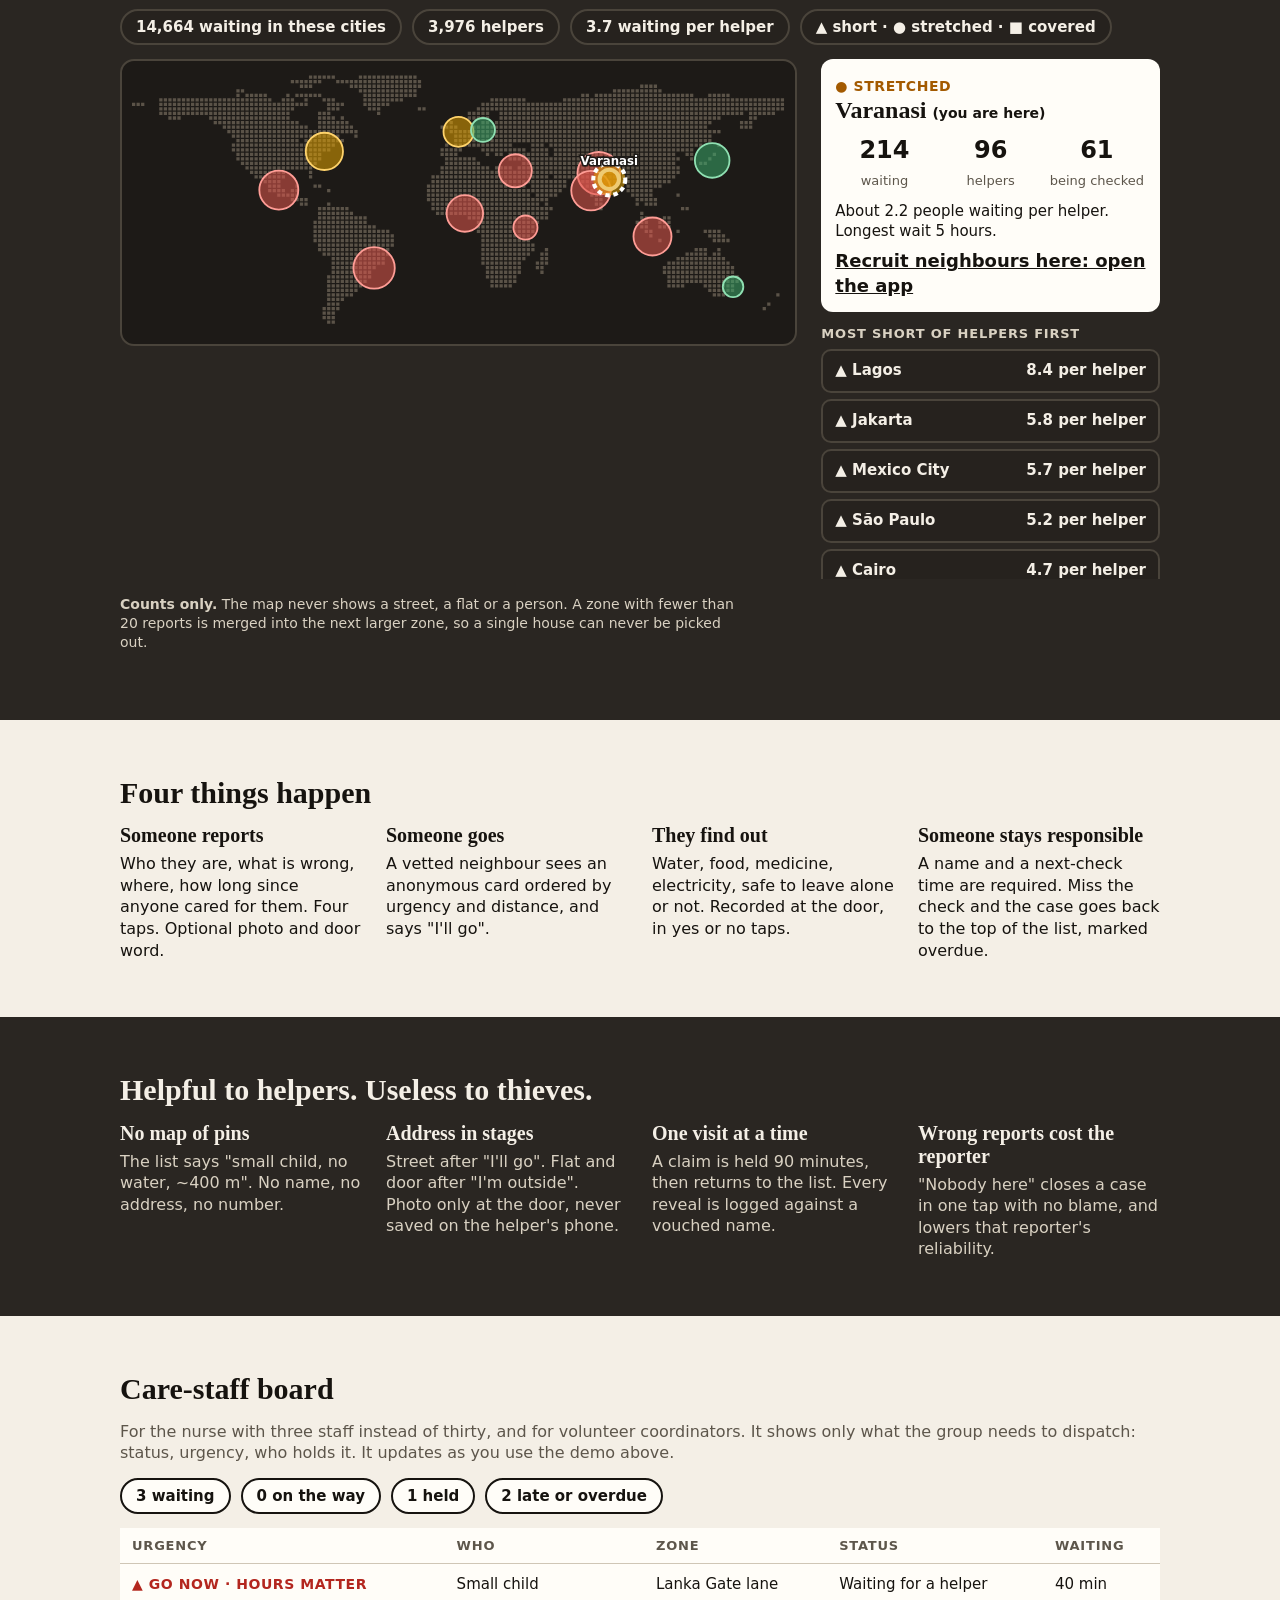
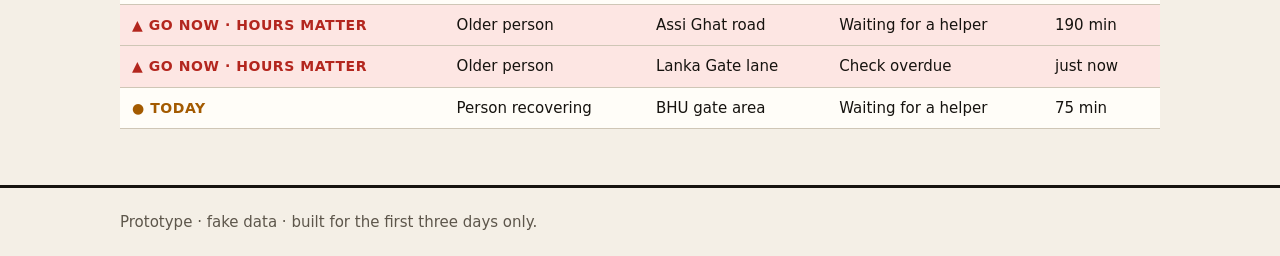
==== commit 925a5d58: "Phone popup for Try it, fullscreen story, scroll-lock fix, 2-pager Co-Authored-By: Claude Sonnet 5.5" ====
--- a/index.html
+++ b/index.html
@@ -73,6 +73,29 @@
       <button id="reset" class="btn small">Reset demo</button>
     </div>
     <div class="stage">
+      <button type="button" id="open-phone" class="teaser" aria-haspopup="dialog" aria-label="Open the phone demo">
+        <span class="glow" aria-hidden="true"></span>
+        <span class="mini" aria-hidden="true">
+          <i class="mn"></i>
+          <span class="mt"><b></b><em></em></span>
+          <span class="mc c1"><u></u><s></s><s class="sh"></s></span>
+          <span class="mc c2"><u></u><s></s><s class="sh"></s></span>
+          <span class="mc c3"><u></u><s></s><s class="sh"></s></span>
+          <span class="mb"><b></b><b></b><b></b><b></b></span>
+          <span class="ping"></span>
+        </span>
+        <span class="tap">Tap to open the phone <svg width="16" height="16" viewBox="0 0 16 16" aria-hidden="true"><path d="M3 8h9M8 4l4 4-4 4" fill="none" stroke="currentColor" stroke-width="2" stroke-linecap="round" stroke-linejoin="round"/></svg></span>
+      </button>
+    </div>
+  </div>
+</section>
+
+<div id="phone-modal" hidden>
+  <div class="pm-bg" data-close></div>
+  <div class="device" role="dialog" aria-modal="true" aria-label="Still Here phone demo">
+    <button type="button" class="pm-x" data-close aria-label="Close phone">&times;</button>
+    <div class="dev-screen">
+      <div class="statusbar" aria-hidden="true"><span id="clock">9:41</span><i class="notch"></i><span class="bat"></span></div>
       <div id="phone">
         <header id="top">
           <div class="brand">STILL HERE <span>· Day 1</span></div>
@@ -88,9 +111,11 @@
         </nav>
         <div id="toast" role="status" hidden></div>
       </div>
+      <i class="homebar" aria-hidden="true"></i>
     </div>
   </div>
-</section>
+</div>
+
 
 <section id="map" class="band dark">
   <div class="wrap">
--- a/style.css
+++ b/style.css
@@ -85,9 +85,9 @@
 .side h2,.band h2{font:800 30px/1.15 Georgia,serif;text-transform:none;letter-spacing:0;color:var(--ink);margin:0 0 14px}
 .try{padding-left:20px}.try li{margin-bottom:10px}
 .stage{justify-self:center;width:100%}
-.stage #phone{height:min(780px,88vh);overflow:auto;border:4px solid var(--ink);border-radius:30px;min-height:0;max-width:430px;margin:0 auto;background:var(--paper)}
-.stage #phone.xl{zoom:1.15}
-.stage #toast{position:sticky;margin:0 auto}
+.device #phone{flex:1;min-height:0;overflow:auto;max-width:none;margin:0;background:var(--paper);overscroll-behavior:contain}
+.device #phone.xl{zoom:1.15}
+.device #toast{position:sticky;margin:0 auto}
 .band{padding:56px 0}
 .band.dark{background:var(--ash);color:#f4efe6}
 .band.dark h2{color:#f4efe6}.band.dark p{color:#d9d1c2}
@@ -111,7 +111,6 @@
 .filebtn:focus-within{outline:4px solid var(--blue);outline-offset:2px}
 @media (max-width:820px){
   .two{grid-template-columns:1fr}
-  .stage #phone{height:auto;border-width:0;border-radius:0;max-width:none;overflow:visible}
   #site-nav .links{gap:12px}
   .hero{padding-top:40px}
 }
@@ -181,3 +180,61 @@
   .tablewrap{margin:0 -16px;padding:0 16px}
   .btn.small{margin-bottom:8px}
 }
+
+/* ===== phone teaser + popup ===== */
+.teaser{all:unset;box-sizing:border-box;display:flex;flex-direction:column;align-items:center;gap:22px;cursor:pointer;position:relative;padding:10px 0 4px;width:100%}
+.teaser:focus-visible{outline:4px solid var(--blue);outline-offset:6px;border-radius:40px}
+.teaser .glow{position:absolute;top:8%;left:50%;width:300px;height:300px;margin-left:-150px;border-radius:50%;background:radial-gradient(circle,#e8a33a99,#e8a33a00 68%);animation:glow 3.6s ease-in-out infinite}
+.mini{position:relative;width:236px;height:470px;border-radius:40px;background:#16130f;padding:10px;box-shadow:0 30px 60px -18px #000a,0 0 0 2px #3a342b inset,0 0 0 6px #16130f;display:flex;flex-direction:column;gap:9px;animation:bob 5s ease-in-out infinite;transition:transform .35s cubic-bezier(.2,1.3,.3,1)}
+.mini::before{content:"";position:absolute;inset:10px;border-radius:30px;background:var(--paper);z-index:0}
+.mini>*{position:relative;z-index:1}
+.teaser:hover .mini{animation-play-state:paused;transform:translateY(-10px) rotate(-1.5deg) scale(1.03)}
+.mini .mn{align-self:center;width:62px;height:16px;border-radius:99px;background:#16130f;margin-top:6px}
+.mini .mt{display:flex;align-items:center;gap:8px;background:var(--ash);margin:0 -10px;padding:12px 18px;border-radius:0}
+.mini .mt b{width:74px;height:9px;border-radius:5px;background:#f4efe6}.mini .mt em{margin-left:auto;width:16px;height:16px;border-radius:50%;background:#e8a33a}
+.mini .mc{display:flex;flex-direction:column;gap:7px;background:var(--card);border:2px solid var(--ink);border-radius:12px;padding:11px;margin:0 6px;opacity:0;animation:rise .7s cubic-bezier(.2,1.1,.3,1) forwards}
+.mini .c1{animation-delay:.2s}.mini .c2{animation-delay:.45s}.mini .c3{animation-delay:.7s}
+.mini .mc u{height:10px;width:55%;background:var(--ink);border-radius:5px}.mini .mc s{height:7px;width:90%;background:#cfc6b4;border-radius:4px;display:block}
+.mini .mc s.sh{width:65%;background:linear-gradient(90deg,#cfc6b4 30%,#fff 50%,#cfc6b4 70%) 0 0/200% 100%;animation:shim 1.8s linear infinite}
+.mini .c1 u{background:#c0392b}
+.mini .mb{margin:auto -10px 0;display:flex;background:var(--ash);padding:14px 10px;border-radius:0 0 30px 30px;justify-content:space-around}
+.mini .mb b{width:30px;height:7px;border-radius:4px;background:#f4efe6;opacity:.5}.mini .mb b:first-child{opacity:1}
+.mini .ping{position:absolute;right:26px;top:150px;width:14px;height:14px;border-radius:50%;background:#c0392b}
+.mini .ping::after{content:"";position:absolute;inset:0;border-radius:50%;background:#c0392b;animation:ping 1.8s ease-out infinite}
+.teaser .tap{display:inline-flex;align-items:center;gap:10px;background:var(--ink);color:#fff;font:800 17px system-ui;padding:14px 22px;border-radius:99px;position:relative;box-shadow:0 8px 20px -6px #0008;transition:gap .25s,transform .25s}
+.teaser:hover .tap{gap:16px;transform:scale(1.04)}
+.teaser .tap::after{content:"";position:absolute;inset:-5px;border-radius:99px;border:2px solid var(--ink);opacity:0;animation:ring 2.4s ease-out infinite}
+@keyframes bob{50%{transform:translateY(-12px) rotate(.6deg)}}
+@keyframes glow{50%{transform:scale(1.2);opacity:.65}}
+@keyframes rise{from{opacity:0;transform:translateY(22px) scale(.95)}to{opacity:1;transform:none}}
+@keyframes shim{to{background-position:-200% 0}}
+@keyframes ping{to{transform:scale(3.2);opacity:0}}
+@keyframes ring{0%{opacity:.5;transform:scale(1)}100%{opacity:0;transform:scale(1.25,1.6)}}
+
+#phone-modal{position:fixed;inset:0;z-index:100;display:flex;align-items:center;justify-content:center;perspective:1400px}
+#phone-modal[hidden]{display:none}
+.pm-bg{position:absolute;inset:0;background:#0b090766;backdrop-filter:blur(0) saturate(1);-webkit-backdrop-filter:blur(0) saturate(1);transition:backdrop-filter .5s ease,-webkit-backdrop-filter .5s ease,background .5s ease}
+#phone-modal.open .pm-bg{background:#0b0907b8;backdrop-filter:blur(16px) saturate(.8);-webkit-backdrop-filter:blur(16px) saturate(.8)}
+.device{position:relative;width:min(392px,94vw);height:min(840px,calc(100dvh - 36px));background:#0c0a08;border-radius:54px;padding:11px;box-shadow:0 0 0 2px #4a4338,0 0 0 5px #0c0a08,0 60px 120px -20px #000,0 0 90px #e8a33a22;opacity:0;transform:translateY(90px) scale(.82) rotateX(14deg);transform-origin:50% 100%;transition:transform .6s cubic-bezier(.2,1.25,.3,1),opacity .35s ease}
+#phone-modal.open .device{opacity:1;transform:none}
+.dev-screen{height:100%;border-radius:44px;overflow:hidden;display:flex;flex-direction:column;background:var(--paper);position:relative;isolation:isolate}
+.dev-screen::after{content:"";position:absolute;inset:0;border-radius:inherit;pointer-events:none;background:linear-gradient(115deg,#fff2 0,#fff0 28%);z-index:6}
+.statusbar{flex:none;height:42px;background:var(--ash);color:#f4efe6;display:flex;align-items:center;justify-content:space-between;padding:6px 26px 0;font:700 14px system-ui;position:relative}
+.statusbar .notch{position:absolute;left:50%;top:9px;width:96px;height:26px;margin-left:-48px;border-radius:99px;background:#000}
+.statusbar .bat{width:24px;height:11px;border:2px solid #f4efe6;border-radius:4px;position:relative}
+.statusbar .bat::before{content:"";position:absolute;inset:1px;width:70%;background:#f4efe6;border-radius:1px}
+.homebar{position:absolute;bottom:7px;left:50%;width:128px;height:5px;margin-left:-64px;border-radius:3px;background:#f4efe6;opacity:.8;z-index:7;pointer-events:none}
+.device #tabs{padding-bottom:14px}
+.pm-x{position:absolute;top:-6px;right:-52px;width:44px;height:44px;border-radius:50%;border:none;background:#f4efe6;color:#16130f;font:400 28px/1 system-ui;cursor:pointer;opacity:0;transform:scale(.4) rotate(-90deg);transition:transform .5s .25s cubic-bezier(.2,1.4,.3,1),opacity .3s .25s}
+#phone-modal.open .pm-x{opacity:1;transform:none}
+.pm-x:hover{background:#fff;transform:rotate(90deg) !important}
+body.pm-lock{overflow:hidden}
+@media (max-width:560px){
+  .pm-x{right:4px;top:-52px;width:40px;height:40px}
+  #phone-modal{padding-top:48px}
+  .device{border-radius:40px;padding:8px;height:calc(100dvh - 100px)}.dev-screen{border-radius:33px}
+}
+@media (prefers-reduced-motion:reduce){
+  .mini,.glow,.teaser .tap::after,.ping::after,.mini .mc s.sh{animation:none}.mini .mc{animation:none;opacity:1}
+  .device,.pm-bg,.pm-x{transition:opacity .2s}.device{transform:none}
+}
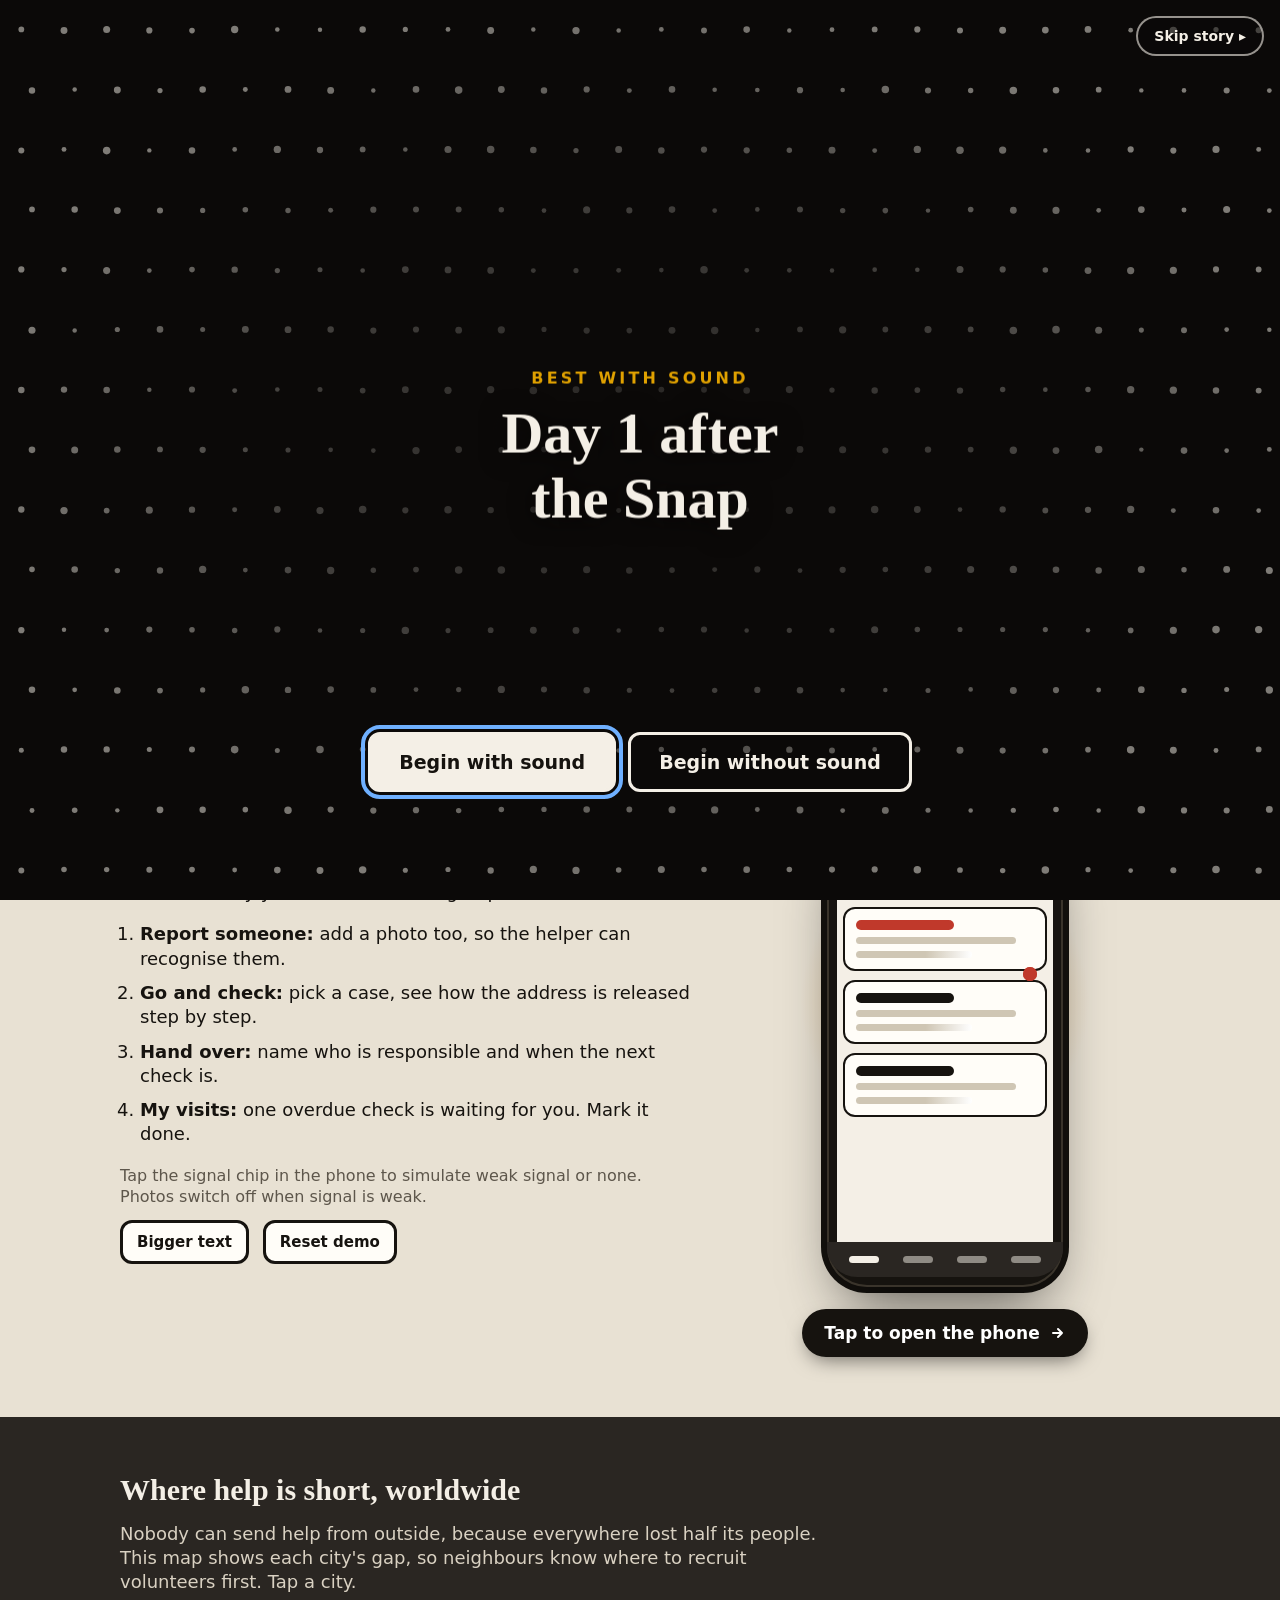
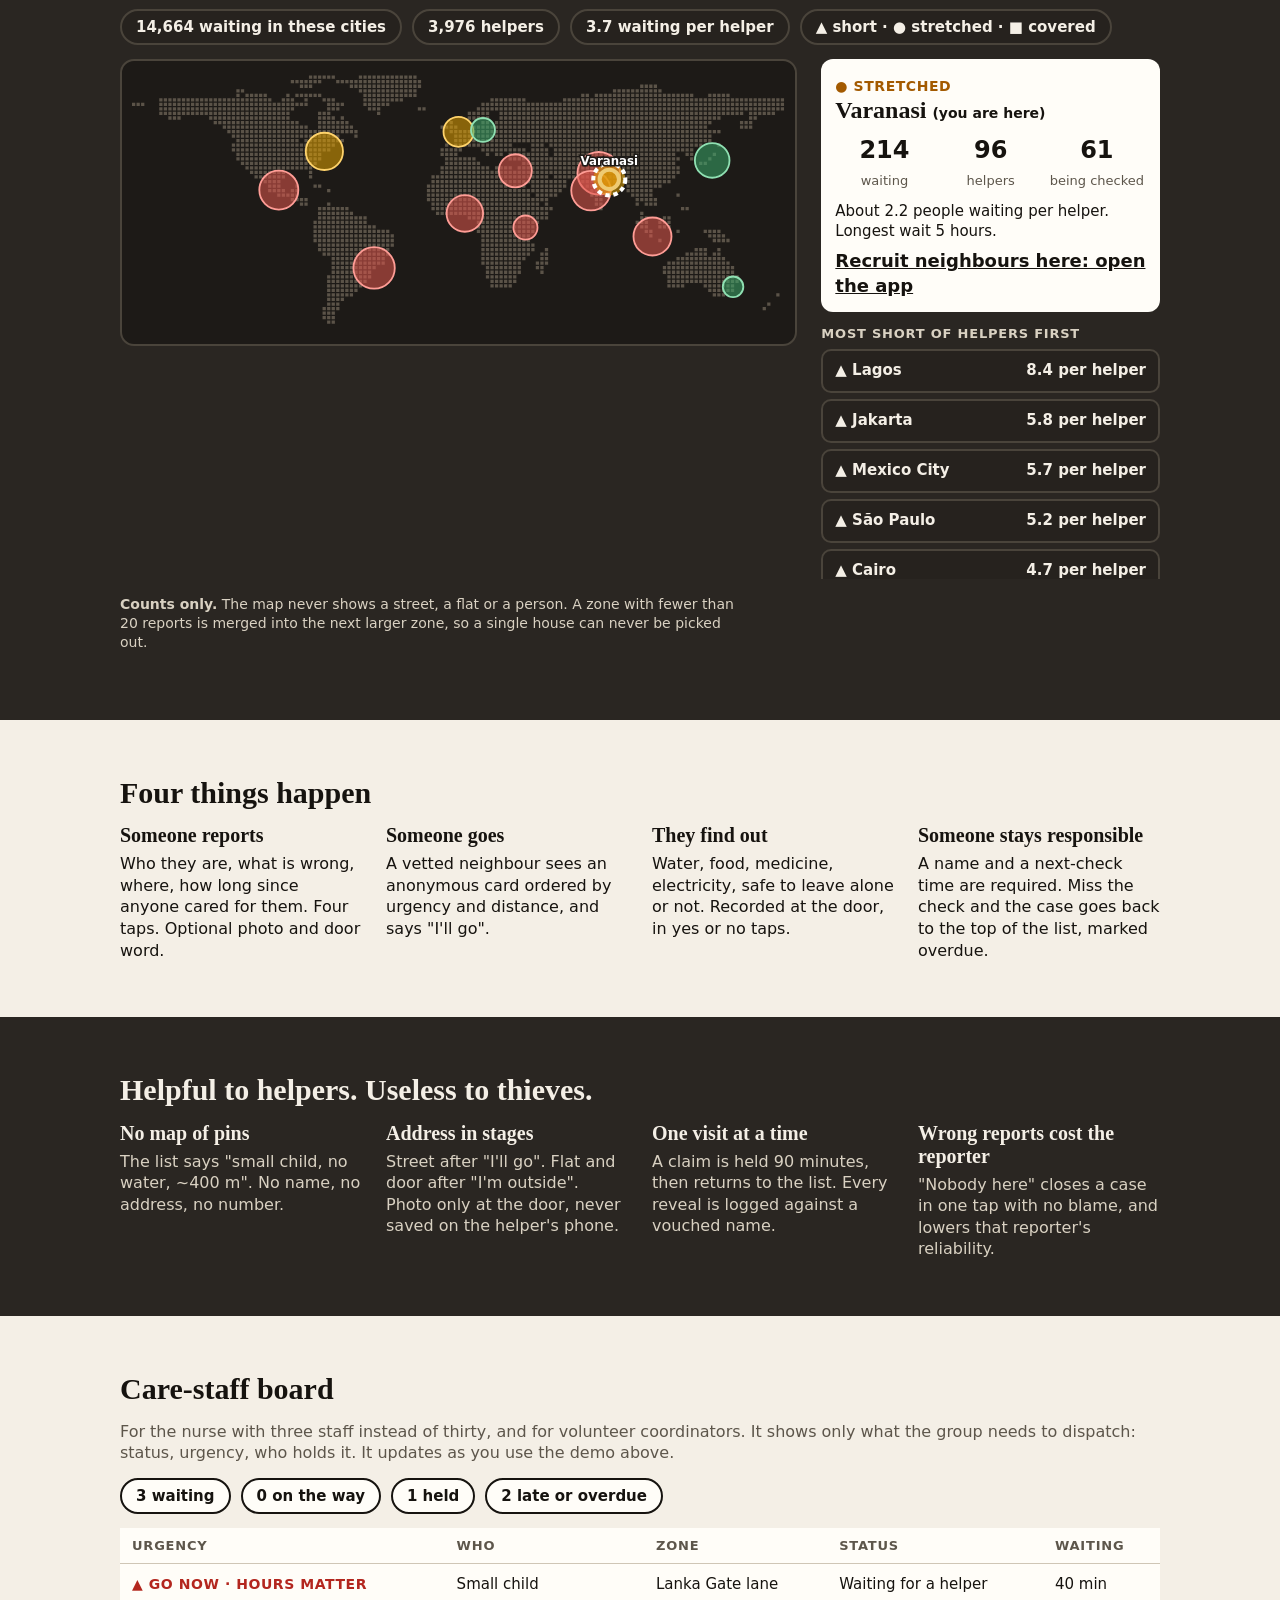
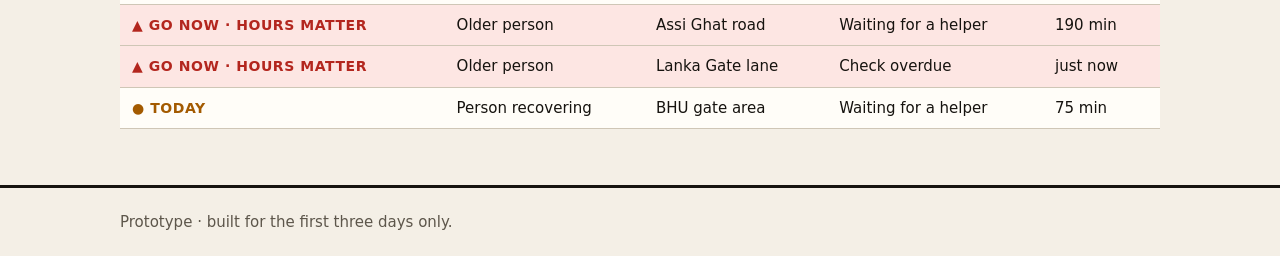
==== commit 6fefe2b9: "Remove fake-data wording and name from intro and footers Co-Authored-By: Claude Sonnet 5.5 <noreply@" ====
--- a/index.html
+++ b/index.html
@@ -61,7 +61,7 @@
   <div class="wrap two">
     <div class="side">
       <h2>Try it</h2>
-      <p>This is the real flow with fake data. You are <b>Ravi</b>, a neighbour vouched for by the Ward 12 volunteer group.</p>
+      <p>This is the full flow, start to finish. You are a neighbour vouched for by your local volunteer group.</p>
       <ol class="try">
         <li><b>Report someone:</b> add a photo too, so the helper can recognise them.</li>
         <li><b>Go and check:</b> pick a case, see how the address is released step by step.</li>
@@ -167,7 +167,7 @@
   </div>
 </section>
 
-<footer class="band foot"><div class="wrap">Prototype · fake data · built for the first three days only.</div></footer>
+<footer class="band foot"><div class="wrap">Prototype · built for the first three days only.</div></footer>
 
 <script src="app.js"></script>
 <script src="story.js"></script>
